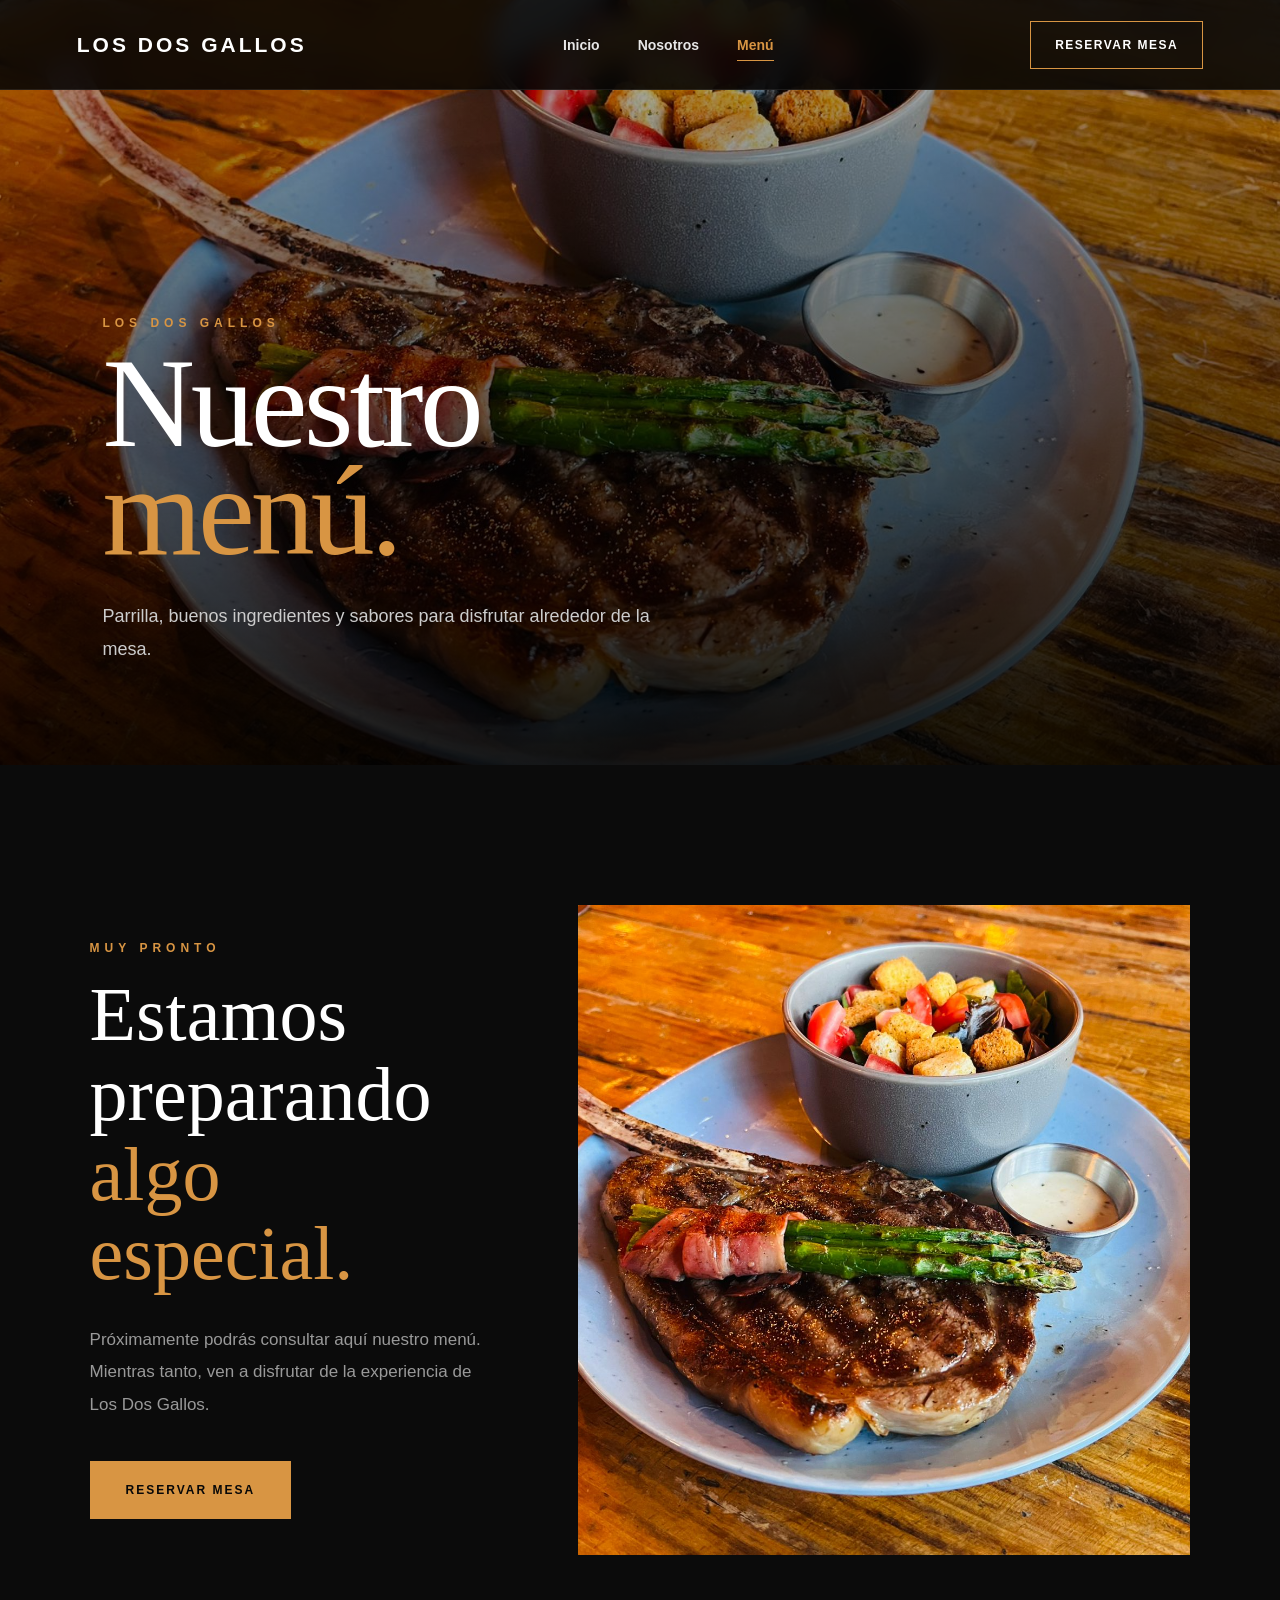
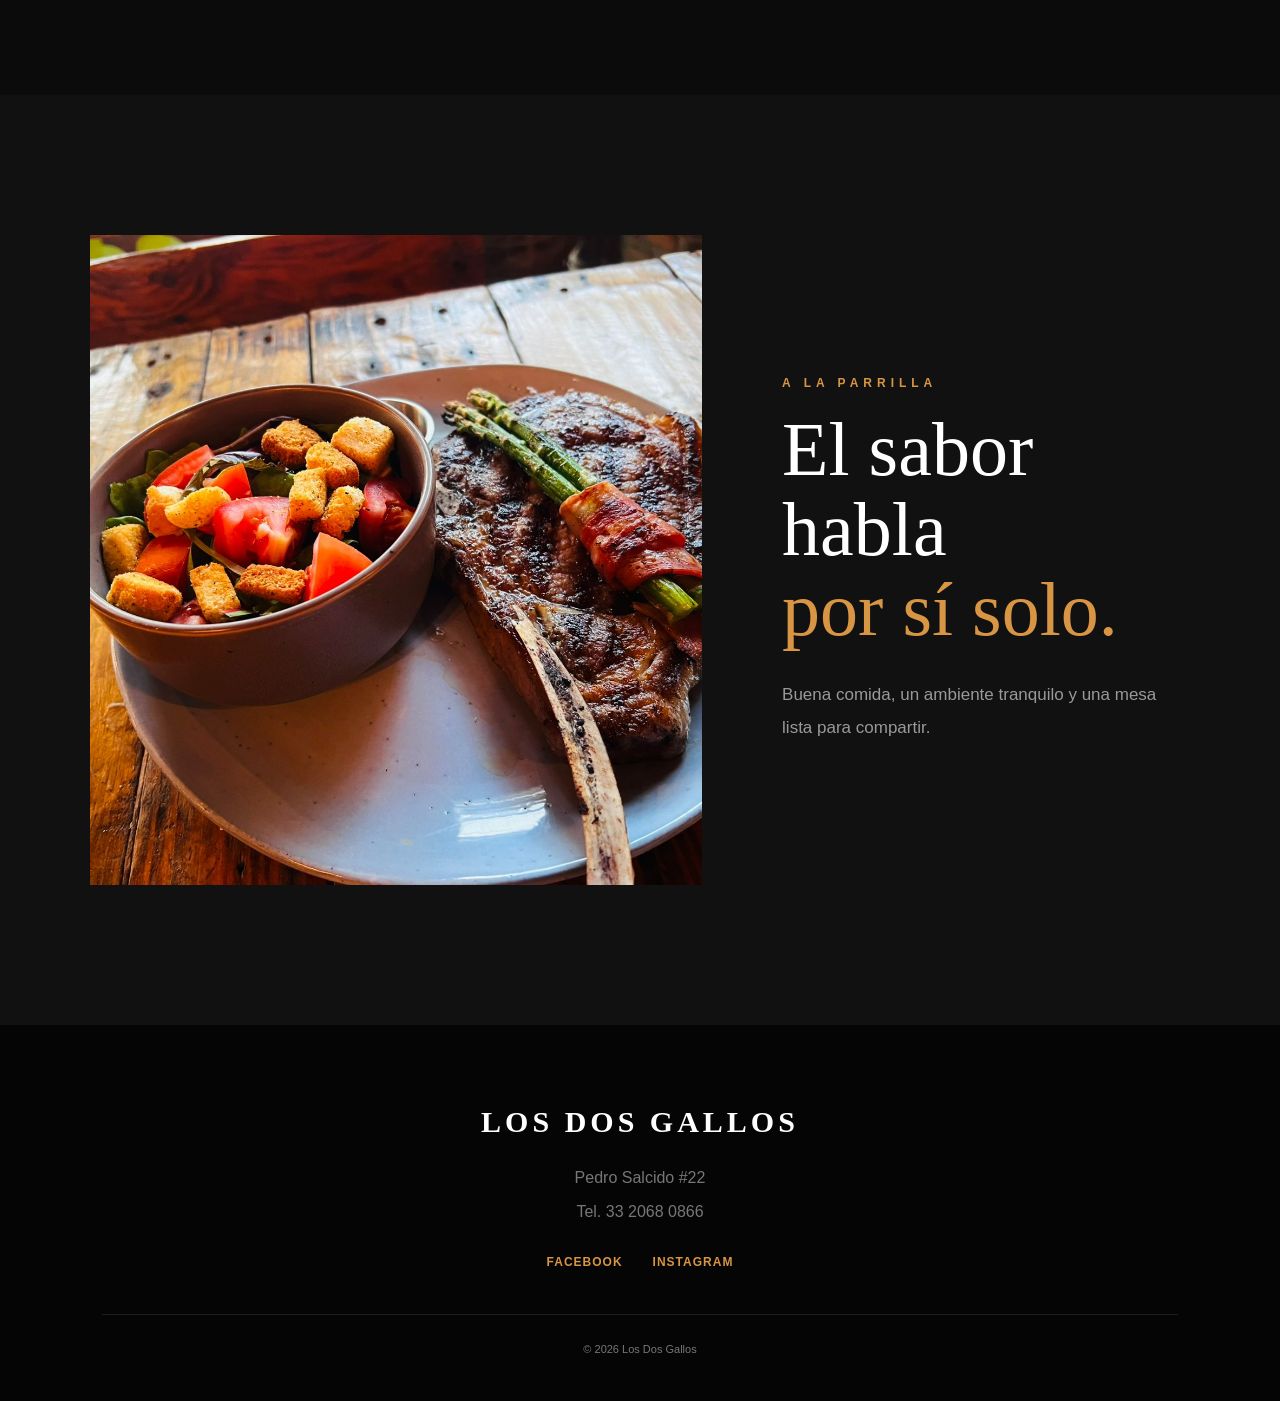
==== menu.html @ c198f04c "Cambios pagina" ====
<!DOCTYPE html>
<html lang="es">

<head>
    <meta charset="UTF-8">

    <meta
        name="viewport"
        content="width=device-width, initial-scale=1.0, viewport-fit=cover"
    >

    <title>Menú | Los Dos Gallos</title>

    <link rel="stylesheet" href="style.css?v=3">
</head>


<body>


    <!-- =========================
         HEADER
    ========================== -->

    <header class="header">

        <a href="index.html" class="logo">
            LOS DOS GALLOS
        </a>


        <nav class="navbar">

            <a href="index.html">
                Inicio
            </a>

            <a href="nosotros.html">
                Nosotros
            </a>

            <a href="menu.html" class="active">
                Menú
            </a>

        </nav>


        <a href="index.html#reserva" class="btn-reservar">
            Reservar mesa
        </a>

    </header>



    <!-- =========================
         PORTADA MENÚ
    ========================== -->

    <section class="menu-hero">

        <div class="menu-hero-fondo"></div>

        <div class="menu-hero-contenido reveal">

            <p class="section-label">
                LOS DOS GALLOS
            </p>

            <h1>
                Nuestro<br>
                <span>menú.</span>
            </h1>

            <p>
                Parrilla, buenos ingredientes y sabores
                para disfrutar alrededor de la mesa.
            </p>

        </div>

    </section>



    <!-- =========================
         MENÚ PRÓXIMAMENTE
    ========================== -->

    <section class="menu-proximamente">

        <div class="menu-proximamente-contenido reveal">

            <p class="section-label">
                MUY PRONTO
            </p>

            <h2>
                Estamos preparando<br>
                <span>algo especial.</span>
            </h2>

            <p>
                Próximamente podrás consultar aquí nuestro menú.
                Mientras tanto, ven a disfrutar de la experiencia
                de Los Dos Gallos.
            </p>

            <a href="index.html#reserva" class="hero-button">
                Reservar mesa
            </a>

        </div>


        <div class="menu-proximamente-imagen reveal-zoom">

            <img
                src="img/platillo-1.png"
                alt="Platillo de Los Dos Gallos"
            >

        </div>

    </section>



    <!-- =========================
         SEGUNDA FOTO
    ========================== -->

    <section class="menu-destacado">

        <div class="menu-destacado-imagen reveal-left">

            <img
                src="img/platillo-2.png"
                alt="Platillo de Los Dos Gallos"
                loading="lazy"
            >

        </div>


        <div class="menu-destacado-texto reveal">

            <p class="section-label">
                A LA PARRILLA
            </p>

            <h2>
                El sabor habla<br>
                <span>por sí solo.</span>
            </h2>

            <p>
                Buena comida, un ambiente tranquilo y una mesa
                lista para compartir.
            </p>

        </div>

    </section>



    <!-- =========================
         FOOTER
    ========================== -->

    <footer>

        <h3>LOS DOS GALLOS</h3>

        <p>Pedro Salcido #22</p>

        <p>Tel. 33 2068 0866</p>


        <div class="redes">

            <a href="#">
                Facebook
            </a>

            <a href="#">
                Instagram
            </a>

        </div>


        <p class="copyright">
            © 2026 Los Dos Gallos
        </p>

    </footer>



    <!-- =========================
         NAVEGACIÓN MÓVIL
    ========================== -->

    <nav class="mobile-nav">

        <a href="index.html">
            Inicio
        </a>

        <a href="nosotros.html">
            Nosotros
        </a>

        <a href="menu.html" class="active">
            Menú
        </a>

    </nav>


    <script src="script.js?v=3"></script>

</body>

</html>
---- style.css ----
/* =========================================================
   LOS DOS GALLOS
   STYLE.CSS
   Diseño responsive: iPhone, Android, tablet y computadora
========================================================= */


/* =========================================================
   RESET
========================================================= */

* {
    margin: 0;
    padding: 0;
    box-sizing: border-box;
}

html {
    scroll-behavior: smooth;
    scroll-padding-top: 90px;
}

body {
    width: 100%;
    min-height: 100%;

    background: #0b0b0b;
    color: #f5f0e8;

    font-family: Arial, Helvetica, sans-serif;

    overflow-x: hidden;

    -webkit-font-smoothing: antialiased;
}

a {
    color: inherit;
    text-decoration: none;
}

button,
input,
select,
textarea {
    font-family: inherit;
}


/* =========================================================
   HEADER
========================================================= */

.header {
    width: 100%;

    min-height: 90px;

    position: fixed;

    top: 0;
    left: 0;

    z-index: 1000;

    display: flex;
    align-items: center;
    justify-content: space-between;

    padding-left: 6%;
    padding-right: 6%;

    background: rgba(5, 5, 5, 0.88);

    backdrop-filter: blur(12px);
    -webkit-backdrop-filter: blur(12px);

    border-bottom: 1px solid rgba(255, 255, 255, 0.08);
}


/* =========================================================
   LOGO
========================================================= */

.logo {
    color: #ffffff;

    font-size: 21px;
    font-weight: 900;

    letter-spacing: 3px;

    white-space: nowrap;
}


/* =========================================================
   NAVEGACIÓN
========================================================= */

.navbar {
    display: flex;
    align-items: center;

    gap: 38px;
}

.navbar a {
    position: relative;

    color: #e7e7e7;

    font-size: 14px;
    font-weight: 600;

    transition: color 0.3s ease;
}

.navbar a::after {
    content: "";

    position: absolute;

    width: 0;
    height: 1px;

    bottom: -8px;
    left: 0;

    background: #d89543;

    transition: width 0.3s ease;
}

.navbar a:hover {
    color: #d89543;
}

.navbar a:hover::after {
    width: 100%;
}

.navbar a.active {
    color: #d89543;
}

.navbar a.active::after {
    width: 100%;
}


/* =========================================================
   BOTÓN HEADER
========================================================= */

.btn-reservar {
    display: inline-flex;

    align-items: center;
    justify-content: center;

    min-height: 48px;

    padding: 0 24px;

    border: 1px solid #d89543;

    color: #ffffff;

    font-size: 12px;
    font-weight: 800;

    letter-spacing: 1.5px;

    text-transform: uppercase;

    white-space: nowrap;

    transition:
        background 0.3s ease,
        color 0.3s ease,
        transform 0.3s ease;
}

.btn-reservar:hover {
    background: #d89543;

    color: #080808;

    transform: translateY(-2px);
}


/* =========================================================
   HERO / PORTADA
========================================================= */

.hero {
    width: 100%;

    min-height: 100vh;
    min-height: 100svh;

    position: relative;

    display: flex;
    align-items: center;

    padding:
        150px
        8%
        90px;

    background:
        linear-gradient(
            90deg,
            rgba(0, 0, 0, 0.96) 0%,
            rgba(0, 0, 0, 0.86) 38%,
            rgba(0, 0, 0, 0.58) 68%,
            rgba(0, 0, 0, 0.32) 100%
        ),
        url("img/portada.png");

    background-size: cover;

    background-position: center center;

    background-repeat: no-repeat;
}


/* Oscurecimiento inferior */

.hero::after {
    content: "";

    position: absolute;

    left: 0;
    bottom: 0;

    width: 100%;
    height: 220px;

    background:
        linear-gradient(
            transparent,
            #0b0b0b
        );

    pointer-events: none;
}


/* =========================================================
   CONTENIDO HERO
========================================================= */

.hero-content {
    position: relative;

    z-index: 2;

    width: 100%;
    max-width: 820px;
}

.hero-subtitle {
    color: #d89543;

    font-size: 13px;
    font-weight: 800;

    letter-spacing: 5px;

    line-height: 1.5;

    margin-bottom: 28px;
}

.hero h1 {
    color: #ffffff;

    font-family: Georgia, "Times New Roman", serif;

    font-size: clamp(72px, 10vw, 145px);

    font-weight: 400;

    line-height: 0.8;

    letter-spacing: -5px;

    margin-bottom: 38px;
}

.hero h1 span {
    color: #d89543;
}

.hero-text {
    max-width: 600px;

    color: #d0d0d0;

    font-size: 18px;

    line-height: 1.7;

    margin-bottom: 38px;
}


/* =========================================================
   BOTÓN HERO
========================================================= */

.hero-button {
    display: inline-flex;

    align-items: center;
    justify-content: center;

    min-height: 58px;

    padding: 0 36px;

    background: #d89543;

    color: #080808;

    font-size: 12px;
    font-weight: 900;

    letter-spacing: 2px;

    text-transform: uppercase;

    transition:
        background 0.3s ease,
        transform 0.3s ease;
}

.hero-button:hover {
    background: #ffffff;

    transform: translateY(-3px);
}


/* =========================================================
   TÍTULOS GENERALES
========================================================= */

.section-label {
    color: #d89543;

    font-size: 12px;
    font-weight: 800;

    letter-spacing: 5px;

    text-transform: uppercase;

    margin-bottom: 20px;
}

section h2 {
    color: #ffffff;

    font-family: Georgia, "Times New Roman", serif;

    font-size: clamp(42px, 6vw, 76px);

    font-weight: 400;

    line-height: 1.05;

    margin-bottom: 30px;
}


/* =========================================================
   SOBRE NOSOTROS
========================================================= */

.nosotros {
    width: 100%;

    display: grid;

    grid-template-columns: 1fr 1fr;

    background: #0b0b0b;

    overflow: hidden;
}


/* FOTO */

.nosotros-imagen {
    position: relative;

    min-height: 700px;

    overflow: hidden;
}

.nosotros-imagen::after {
    content: "";

    position: absolute;

    inset: 0;

    background:
        linear-gradient(
            90deg,
            rgba(0, 0, 0, 0.05),
            rgba(0, 0, 0, 0.35)
        );
}

.nosotros-imagen img {
    width: 100%;
    height: 100%;

    position: absolute;

    object-fit: cover;

    object-position: center;

    transition: transform 0.8s ease;
}

.nosotros-imagen:hover img {
    transform: scale(1.03);
}


/* CONTENIDO */

.nosotros-contenido {
    min-height: 700px;

    display: flex;

    flex-direction: column;

    justify-content: center;

    padding: 90px 10%;
}

.nosotros-contenido h2 {
    margin-bottom: 35px;
}

.nosotros-contenido h2 span {
    color: #d89543;
}

.nosotros-texto {
    max-width: 560px;

    color: #a9a9a9;

    font-size: 17px;

    line-height: 1.9;

    margin-bottom: 20px;
}


/* HORARIO PEQUEÑO */

.nosotros-detalle {
    display: flex;

    align-items: center;

    gap: 30px;

    margin-top: 35px;
}

.nosotros-detalle div:not(.linea) {
    display: flex;

    flex-direction: column;

    gap: 6px;
}

.nosotros-detalle strong {
    color: #ffffff;

    font-family: Georgia, "Times New Roman", serif;

    font-size: 25px;

    font-weight: 400;
}

.nosotros-detalle span {
    color: #777777;

    font-size: 10px;

    font-weight: bold;

    letter-spacing: 2px;

    text-transform: uppercase;
}

.nosotros-detalle .linea {
    width: 1px;

    height: 48px;

    background: #d89543;
}


/* =========================================================
   GALERÍA
========================================================= */

.galeria {
    width: 100%;

    padding: 120px 6%;

    background: #111111;

    text-align: center;
}

.galeria-grid {
    width: 100%;
    max-width: 1400px;

    margin: 60px auto 0;

    display: grid;

    grid-template-columns: repeat(2, minmax(0, 1fr));

    gap: 15px;
}

.foto {
    width: 100%;

    min-height: 430px;

    position: relative;

    display: flex;

    align-items: center;
    justify-content: center;

    overflow: hidden;

    background:
        linear-gradient(
            rgba(0, 0, 0, 0.2),
            rgba(0, 0, 0, 0.7)
        ),
        #242424;

    color: #8c8c8c;

    font-size: 14px;

    transition:
        transform 0.35s ease,
        background 0.35s ease;
}

.foto:hover {
    transform: scale(0.99);
}


/* =========================================================
   EXPERIENCIA / FOTOS INICIO
========================================================= */

.experiencia {
    width: 100%;

    padding: 130px 6%;

    background: #0b0b0b;

    overflow: hidden;
}


/* INTRO */

.experiencia-intro {
    max-width: 850px;

    margin: 0 auto 120px;

    text-align: center;
}

.experiencia-intro h2 span {
    color: #d89543;
}

.experiencia-intro > p:last-child {
    max-width: 620px;

    margin: 0 auto;

    color: #999999;

    font-size: 17px;

    line-height: 1.8;
}


/* CADA BLOQUE */

.experiencia-item {
    width: 100%;
    max-width: 1350px;

    margin: 0 auto 150px;

    display: grid;

    grid-template-columns: 1.3fr 0.7fr;

    align-items: center;

    gap: 80px;
}


/* ALTERNA FOTO Y TEXTO */

.experiencia-invertido {
    grid-template-columns: 0.7fr 1.3fr;
}

.experiencia-invertido .experiencia-foto {
    order: 2;
}

.experiencia-invertido .experiencia-texto {
    order: 1;
}


/* FOTOS */

.experiencia-foto {
    width: 100%;

    height: 620px;

    overflow: hidden;
}

.experiencia-foto img {
    width: 100%;
    height: 100%;

    display: block;

    object-fit: cover;

    transition: transform 1.2s ease;
}

.experiencia-foto:hover img {
    transform: scale(1.03);
}


/* TEXTO */

.experiencia-texto {
    max-width: 430px;
}

.experiencia-texto > span {
    display: block;

    color: #d89543;

    font-size: 11px;
    font-weight: 800;

    letter-spacing: 4px;

    margin-bottom: 25px;
}

.experiencia-texto h3 {
    color: #ffffff;

    font-family: Georgia, "Times New Roman", serif;

    font-size: clamp(38px, 4vw, 58px);

    font-weight: 400;

    line-height: 1.05;

    margin-bottom: 30px;
}

.experiencia-texto p {
    color: #999999;

    font-size: 16px;

    line-height: 1.9;
}


/* =========================================================
   ANIMACIONES AL HACER SCROLL
========================================================= */

.reveal {
    opacity: 0;

    transform: translateY(45px);

    transition:
        opacity 0.9s ease,
        transform 0.9s ease;
}

.reveal-left {
    opacity: 0;

    transform: translateX(-55px);

    transition:
        opacity 0.9s ease,
        transform 0.9s ease;
}

.reveal-right {
    opacity: 0;

    transform: translateX(55px);

    transition:
        opacity 0.9s ease,
        transform 0.9s ease;
}

.reveal-zoom {
    opacity: 0;

    transform: scale(0.94);

    transition:
        opacity 1s ease,
        transform 1s ease;
}


/* CUANDO ENTRAN A PANTALLA */

.reveal.visible,
.reveal-left.visible,
.reveal-right.visible,
.reveal-zoom.visible {
    opacity: 1;

    transform: translate(0, 0) scale(1);
}

/* =========================================================
   HORARIO
========================================================= */

.horario {
    width: 100%;

    padding: 150px 8%;

    text-align: center;

    background:
        linear-gradient(
            rgba(0, 0, 0, 0.72),
            rgba(0, 0, 0, 0.92)
        ),
        #161616;
}

.horario-grande {
    color: #d89543;

    font-family: Georgia, "Times New Roman", serif;

    font-size: clamp(32px, 5vw, 60px);

    line-height: 1.25;
}


/* =========================================================
   UBICACIÓN
========================================================= */

.ubicacion {
    width: 100%;

    min-height: 550px;

    display: flex;

    flex-direction: column;

    align-items: center;
    justify-content: center;

    padding: 110px 8%;

    text-align: center;

    background: #0c0c0c;
}

.ubicacion > p:not(.section-label) {
    color: #aaaaaa;

    font-size: 18px;

    line-height: 1.7;

    margin-bottom: 35px;
}

.btn-mapa {
    display: inline-flex;

    align-items: center;
    justify-content: center;

    min-height: 54px;

    padding: 0 32px;

    border: 1px solid #d89543;

    color: #ffffff;

    font-size: 12px;
    font-weight: 800;

    letter-spacing: 2px;

    text-transform: uppercase;

    transition:
        background 0.3s ease,
        color 0.3s ease,
        transform 0.3s ease;
}

.btn-mapa:hover {
    background: #d89543;

    color: #000000;

    transform: translateY(-2px);
}


/* =========================================================
   RESERVACIÓN
========================================================= */

.reserva {
    width: 100%;

    min-height: 560px;

    display: flex;

    flex-direction: column;

    align-items: center;
    justify-content: center;

    padding: 110px 8%;

    text-align: center;

    background: #151515;
}

.reserva > p:not(.section-label) {
    color: #aaaaaa;

    font-size: 18px;

    line-height: 1.7;

    margin-bottom: 35px;
}

.btn-reserva-grande {
    min-height: 58px;

    padding: 0 40px;

    border: 0;

    background: #d89543;

    color: #080808;

    cursor: pointer;

    font-size: 12px;
    font-weight: 900;

    letter-spacing: 2px;

    text-transform: uppercase;

    transition:
        background 0.3s ease,
        transform 0.3s ease;
}

.btn-reserva-grande:hover {
    background: #ffffff;

    transform: translateY(-3px);
}


/* =========================================================
   FOOTER
========================================================= */

footer {
    width: 100%;

    padding:
        80px
        8%
        35px;

    background: #050505;

    color: #777777;

    text-align: center;
}

footer h3 {
    color: #ffffff;

    font-family: Georgia, "Times New Roman", serif;

    font-size: 30px;

    letter-spacing: 4px;

    margin-bottom: 25px;
}

footer p {
    line-height: 1.7;

    margin-bottom: 7px;
}

.redes {
    display: flex;

    align-items: center;
    justify-content: center;

    gap: 30px;

    margin: 30px 0;
}

.redes a {
    color: #d89543;

    font-size: 12px;
    font-weight: 800;

    letter-spacing: 1px;

    text-transform: uppercase;

    transition: color 0.3s ease;
}

.redes a:hover {
    color: #ffffff;
}

.copyright {
    margin-top: 45px;

    padding-top: 25px;

    border-top: 1px solid #1d1d1d;

    font-size: 11px;
}

/* =========================================================
   NAVEGACIÓN INFERIOR MÓVIL
========================================================= */

.mobile-nav {
    display: none;
}


/* =========================================================
   PÁGINA NOSOTROS
========================================================= */


/* PORTADA */

.nosotros-hero {
    position: relative;

    width: 100%;
    min-height: 85vh;
    min-height: 85svh;

    display: flex;
    align-items: flex-end;

    padding: 150px 8% 100px;

    overflow: hidden;
}


.nosotros-hero-fondo {
    position: absolute;

    inset: 0;

    background:
        linear-gradient(
            180deg,
            rgba(0, 0, 0, 0.25),
            rgba(0, 0, 0, 0.85)
        ),
        url("img/jardin.png");

    background-size: cover;
    background-position: center;

    transform: scale(1.02);
}


.nosotros-hero-contenido {
    position: relative;

    z-index: 2;

    max-width: 900px;
}


.nosotros-hero h1 {
    color: #ffffff;

    font-family: Georgia, "Times New Roman", serif;

    font-size: clamp(70px, 10vw, 140px);

    font-weight: 400;

    line-height: 0.84;

    letter-spacing: -4px;

    margin-bottom: 35px;
}


.nosotros-hero h1 span {
    color: #d89543;
}


.nosotros-hero-contenido > p:last-child {
    max-width: 600px;

    color: #cccccc;

    font-size: 18px;

    line-height: 1.8;
}


/* =========================================================
   JARDÍN / HISTORIA
========================================================= */

.historia-jardin {
    width: 100%;

    display: grid;

    grid-template-columns: 0.75fr 1.25fr;

    align-items: center;

    gap: 70px;

    padding: 140px 7%;

    background: #111111;
}


.historia-jardin-texto {
    max-width: 500px;
}


.historia-jardin-texto h2 span {
    color: #d89543;
}


.historia-jardin-texto > p:last-child {
    color: #999999;

    font-size: 17px;

    line-height: 1.9;
}


.historia-jardin-imagen {
    width: 100%;

    height: 650px;

    overflow: hidden;
}


.historia-jardin-imagen img {
    width: 100%;
    height: 100%;

    display: block;

    object-fit: cover;

    transition: transform 1s ease;
}


.historia-jardin-imagen:hover img {
    transform: scale(1.03);
}


/* =========================================================
   FRASE FINAL NOSOTROS
========================================================= */

.frase-nosotros {
    min-height: 650px;

    display: flex;

    flex-direction: column;

    align-items: center;
    justify-content: center;

    text-align: center;

    padding: 120px 7%;

    background: #080808;
}


.frase-nosotros h2 {
    font-size: clamp(50px, 7vw, 90px);

    line-height: 1.05;

    margin-bottom: 50px;
}


.frase-nosotros h2 span {
    color: #d89543;
}


/* =========================================================
   PÁGINA MENÚ
========================================================= */


/* PORTADA */

.menu-hero {
    position: relative;

    width: 100%;
    min-height: 85vh;
    min-height: 85svh;

    display: flex;
    align-items: flex-end;

    padding: 150px 8% 100px;

    overflow: hidden;
}


.menu-hero-fondo {
    position: absolute;

    inset: 0;

    background:
        linear-gradient(
            180deg,
            rgba(0, 0, 0, 0.25),
            rgba(0, 0, 0, 0.9)
        ),
        url("img/platillo-1.png");

    background-size: cover;

    background-position: center;

    transform: scale(1.02);
}


.menu-hero-contenido {
    position: relative;

    z-index: 2;

    max-width: 900px;
}


.menu-hero h1 {
    color: #ffffff;

    font-family: Georgia, "Times New Roman", serif;

    font-size: clamp(70px, 10vw, 140px);

    font-weight: 400;

    line-height: 0.84;

    letter-spacing: -4px;

    margin-bottom: 35px;
}


.menu-hero h1 span {
    color: #d89543;
}


.menu-hero-contenido > p:last-child {
    max-width: 580px;

    color: #cccccc;

    font-size: 18px;

    line-height: 1.8;
}


/* =========================================================
   MENÚ PRÓXIMAMENTE
========================================================= */

.menu-proximamente {
    width: 100%;

    display: grid;

    grid-template-columns: 0.8fr 1.2fr;

    align-items: center;

    gap: 80px;

    padding: 140px 7%;

    background: #0b0b0b;
}


.menu-proximamente-contenido {
    max-width: 520px;
}


.menu-proximamente-contenido h2 span {
    color: #d89543;
}


.menu-proximamente-contenido > p:not(.section-label) {
    color: #999999;

    font-size: 17px;

    line-height: 1.9;

    margin-bottom: 40px;
}


.menu-proximamente-imagen {
    width: 100%;

    height: 650px;

    overflow: hidden;
}


.menu-proximamente-imagen img {
    width: 100%;
    height: 100%;

    display: block;

    object-fit: cover;

    transition: transform 1s ease;
}


.menu-proximamente-imagen:hover img {
    transform: scale(1.03);
}


/* =========================================================
   DESTACADO MENÚ
========================================================= */

.menu-destacado {
    width: 100%;

    display: grid;

    grid-template-columns: 1.2fr 0.8fr;

    align-items: center;

    gap: 80px;

    padding: 140px 7%;

    background: #111111;
}


.menu-destacado-imagen {
    height: 650px;

    overflow: hidden;
}


.menu-destacado-imagen img {
    width: 100%;
    height: 100%;

    display: block;

    object-fit: cover;
}


.menu-destacado-texto {
    max-width: 500px;
}


.menu-destacado-texto h2 span {
    color: #d89543;
}


.menu-destacado-texto > p:last-child {
    color: #999999;

    font-size: 17px;

    line-height: 1.9;
}

/* =========================================================
   TABLET
========================================================= */

@media (max-width: 1000px) {

    .header {
        padding-left: 4%;
        padding-right: 4%;
    }

    .navbar {
        gap: 22px;
    }

    .hero {
        padding-left: 6%;
        padding-right: 6%;
    }
}


/* =========================================================
   IPHONE Y ANDROID
========================================================= */

@media (max-width: 768px) {

    html {
        scroll-padding-top: 78px;
    }


    /* -------------------------
       HEADER MÓVIL
    ------------------------- */

    .header {
        min-height: calc(72px + env(safe-area-inset-top));

        padding-top: env(safe-area-inset-top);

        padding-left: 18px;
        padding-right: 18px;

        background: rgba(5, 5, 5, 0.94);
    }

    .logo {
        font-size: 14px;

        letter-spacing: 2px;
    }

    .navbar {
        display: none;
    }

    .btn-reservar {
        min-height: 42px;

        padding: 0 13px;

        font-size: 9px;

        letter-spacing: 1px;
    }

    /* -------------------------
   PÁGINA MENÚ MÓVIL
------------------------- */

.menu-hero {
    min-height: 80vh;
    min-height: 80svh;

    padding:
        calc(120px + env(safe-area-inset-top))
        22px
        65px;

    align-items: flex-end;
}


.menu-hero-fondo {
    background:
        linear-gradient(
            180deg,
            rgba(0, 0, 0, 0.28),
            rgba(0, 0, 0, 0.9)
        ),
        url("img/platillo-1.png");

    background-size: cover;

    background-position: center;
}


.menu-hero h1 {
    font-size: clamp(57px, 18vw, 78px);

    line-height: 0.85;

    letter-spacing: -2px;

    margin-bottom: 27px;
}


.menu-hero-contenido > p:last-child {
    font-size: 15px;

    line-height: 1.7;
}


/* PRÓXIMAMENTE */

.menu-proximamente {
    grid-template-columns: 1fr;

    gap: 50px;

    padding: 90px 16px;
}


.menu-proximamente-contenido {
    order: 2;

    padding: 0 7px;
}


.menu-proximamente-imagen {
    order: 1;

    height: 430px;
}


.menu-proximamente-contenido > p:not(.section-label) {
    font-size: 15px;

    line-height: 1.8;
}


/* DESTACADO */

.menu-destacado {
    grid-template-columns: 1fr;

    gap: 45px;

    padding: 90px 16px;
}


.menu-destacado-imagen {
    height: 430px;
}


.menu-destacado-texto {
    padding: 0 7px;
}


.menu-destacado-texto > p:last-child {
    font-size: 15px;

    line-height: 1.8;
}


    /* -------------------------
   PÁGINA NOSOTROS MÓVIL
------------------------- */

.nosotros-hero {
    min-height: 80vh;
    min-height: 80svh;

    padding:
        calc(120px + env(safe-area-inset-top))
        22px
        65px;

    align-items: flex-end;
}


.nosotros-hero-fondo {
    background:
        linear-gradient(
            180deg,
            rgba(0, 0, 0, 0.28),
            rgba(0, 0, 0, 0.88)
        ),
        url("img/jardin.png");

    background-size: cover;

    background-position: center;
}


.nosotros-hero h1 {
    font-size: clamp(57px, 18vw, 78px);

    line-height: 0.85;

    letter-spacing: -2px;

    margin-bottom: 27px;
}


.nosotros-hero-contenido > p:last-child {
    font-size: 15px;

    line-height: 1.7;
}


/* JARDÍN */

.historia-jardin {
    grid-template-columns: 1fr;

    gap: 45px;

    padding: 90px 16px;
}


.historia-jardin-texto {
    order: 2;

    padding: 0 7px;
}


.historia-jardin-imagen {
    order: 1;

    height: 430px;
}


.historia-jardin-texto > p:last-child {
    font-size: 15px;

    line-height: 1.8;
}


/* FRASE FINAL */

.frase-nosotros {
    min-height: 580px;

    padding: 100px 22px;
}


.frase-nosotros h2 {
    font-size: clamp(42px, 12vw, 56px);

    margin-bottom: 40px;
}

    /* -------------------------
   NAVEGACIÓN INFERIOR
------------------------- */

.mobile-nav {
    position: fixed;

    left: 0;
    bottom: 0;

    z-index: 2000;

    width: 100%;

    min-height: 64px;

    display: grid;

    grid-template-columns: repeat(3, 1fr);

    padding-bottom: env(safe-area-inset-bottom);

    background: rgba(5, 5, 5, 0.96);

    backdrop-filter: blur(12px);
    -webkit-backdrop-filter: blur(12px);

    border-top: 1px solid rgba(255, 255, 255, 0.1);
}

.mobile-nav a {
    min-height: 64px;

    display: flex;

    align-items: center;
    justify-content: center;

    color: #888888;

    font-size: 10px;
    font-weight: 800;

    letter-spacing: 1.5px;

    text-transform: uppercase;

    transition: color 0.3s ease;
}

.mobile-nav a.active {
    color: #d89543;
}

.mobile-nav a:active {
    color: #ffffff;
}


/* Evita que la barra tape el final de la página */

body {
    padding-bottom: calc(64px + env(safe-area-inset-bottom));
}

    /* -------------------------
   EXPERIENCIA MÓVIL
------------------------- */

.experiencia {
    padding: 95px 16px;
}

.experiencia-intro {
    margin-bottom: 75px;

    padding: 0 6px;
}

.experiencia-intro > p:last-child {
    font-size: 15px;

    line-height: 1.75;
}

.experiencia-item,
.experiencia-invertido {
    grid-template-columns: 1fr;

    gap: 35px;

    margin-bottom: 75px;
}


/* En teléfono siempre va:
   FOTO
   TEXTO
*/

.experiencia-invertido .experiencia-foto,
.experiencia-foto {
    order: 1;
}

.experiencia-invertido .experiencia-texto,
.experiencia-texto {
    order: 2;
}

.experiencia-foto {
    height: 430px;
}

.experiencia-texto {
    max-width: 100%;

    padding: 0 7px;
}

.experiencia-texto > span {
    margin-bottom: 18px;
}

.experiencia-texto h3 {
    font-size: clamp(37px, 11vw, 50px);

    margin-bottom: 22px;
}

.experiencia-texto p {
    font-size: 15px;

    line-height: 1.8;
}


/* Animaciones más cortas en celular */

.reveal {
    transform: translateY(30px);
}

.reveal-left {
    transform: translateX(-30px);
}

.reveal-right {
    transform: translateX(30px);
}

    /* -------------------------
       HERO MÓVIL
    ------------------------- */

    .hero {
        min-height: 100vh;
        min-height: 100svh;

        padding:
            calc(105px + env(safe-area-inset-top))
            22px
            70px;

        align-items: center;

        background:
            linear-gradient(
                180deg,
                rgba(0, 0, 0, 0.63) 0%,
                rgba(0, 0, 0, 0.65) 45%,
                rgba(0, 0, 0, 0.94) 100%
            ),
            url("img/portada.png");

        background-size: cover;

        background-position: center center;
    }

    .hero::after {
        height: 130px;
    }

    .hero-content {
        width: 100%;

        max-width: none;
    }

    .hero-subtitle {
        max-width: 340px;

        font-size: 9px;

        letter-spacing: 3px;

        line-height: 1.7;

        margin-bottom: 22px;
    }

    .hero h1 {
        font-size: clamp(56px, 18vw, 82px);

        line-height: 0.84;

        letter-spacing: -3px;

        margin-bottom: 28px;

        word-break: normal;
    }

    .hero-text {
        max-width: 340px;

        color: #d7d7d7;

        font-size: 15px;

        line-height: 1.65;

        margin-bottom: 30px;
    }

    .hero-button {
        min-height: 52px;

        padding: 0 26px;

        font-size: 10px;

        letter-spacing: 1.5px;
    }


    /* -------------------------
       TEXTOS
    ------------------------- */

    section h2 {
        font-size: clamp(39px, 11vw, 56px);

        line-height: 1.05;

        margin-bottom: 25px;
    }

    .section-label {
        font-size: 9px;

        letter-spacing: 3px;

        line-height: 1.6;
    }


    /* -------------------------
   NOSOTROS MÓVIL
------------------------- */

.nosotros {
    grid-template-columns: 1fr;
}

.nosotros-imagen {
    min-height: 420px;

    order: 1;
}

.nosotros-imagen img {
    object-position: center;
}

.nosotros-contenido {
    min-height: auto;

    order: 2;

    padding: 75px 22px 90px;
}

.nosotros-contenido h2 {
    font-size: clamp(43px, 13vw, 60px);

    margin-bottom: 28px;
}

.nosotros-texto {
    max-width: 100%;

    font-size: 15px;

    line-height: 1.8;

    margin-bottom: 18px;
}

.nosotros-detalle {
    gap: 22px;

    margin-top: 30px;
}

.nosotros-detalle strong {
    font-size: 22px;
}

.nosotros-detalle .linea {
    height: 42px;
}


    /* -------------------------
       GALERÍA
    ------------------------- */

    .galeria {
        padding: 90px 16px;
    }

    .galeria-grid {
        grid-template-columns: 1fr;

        gap: 10px;

        margin-top: 40px;
    }

    .foto {
        min-height: 300px;
    }


    /* -------------------------
       HORARIO
    ------------------------- */

    .horario {
        padding: 100px 22px;
    }

    .horario-grande {
        font-size: clamp(28px, 9vw, 38px);

        line-height: 1.35;
    }


    /* -------------------------
       UBICACIÓN
    ------------------------- */

    .ubicacion {
        min-height: auto;

        padding: 95px 22px;
    }

    .ubicacion > p:not(.section-label) {
        font-size: 15px;

        margin-bottom: 30px;
    }

    .btn-mapa {
        width: 100%;

        max-width: 340px;

        min-height: 54px;

        padding: 0 20px;

        font-size: 10px;
    }


    /* -------------------------
       RESERVACIÓN
    ------------------------- */

    .reserva {
        min-height: auto;

        padding: 95px 22px;
    }

    .reserva > p:not(.section-label) {
        font-size: 15px;

        margin-bottom: 30px;
    }

    .btn-reserva-grande {
        width: 100%;

        max-width: 340px;

        min-height: 56px;

        padding: 0 20px;

        font-size: 10px;
    }


    /* -------------------------
       FOOTER
    ------------------------- */

    footer {
        padding:
            70px
            22px
            calc(30px + env(safe-area-inset-bottom));
    }

    footer h3 {
        font-size: 24px;

        letter-spacing: 3px;
    }

    footer p {
        font-size: 13px;
    }

    .redes {
        gap: 22px;

        flex-wrap: wrap;
    }

}


/* =========================================================
   ANIMACIONES AL HACER SCROLL
========================================================= */

.reveal {
    opacity: 0;

    transform: translateY(60px);

    transition:
        opacity 0.9s ease,
        transform 0.9s ease;
}

.reveal.visible {
    opacity: 1;

    transform: translateY(0);
}


/* Entrada desde izquierda */

.reveal-left {
    opacity: 0;

    transform: translateX(-60px);

    transition:
        opacity 0.9s ease,
        transform 0.9s ease;
}

.reveal-left.visible {
    opacity: 1;

    transform: translateX(0);
}


/* Entrada desde derecha */

.reveal-right {
    opacity: 0;

    transform: translateX(60px);

    transition:
        opacity 0.9s ease,
        transform 0.9s ease;
}

.reveal-right.visible {
    opacity: 1;

    transform: translateX(0);
}


/* Aparición con zoom suave */

.reveal-zoom {
    opacity: 0;

    transform: scale(0.92);

    transition:
        opacity 1s ease,
        transform 1s ease;
}

.reveal-zoom.visible {
    opacity: 1;

    transform: scale(1);
}



/* =========================================================
   CELULARES PEQUEÑOS
   iPhone SE y Android pequeños
========================================================= */

@media (max-width: 380px) {

    .header {
        padding-left: 13px;
        padding-right: 13px;
    }

    .logo {
        font-size: 12px;

        letter-spacing: 1.5px;
    }

    .btn-reservar {
        min-height: 39px;

        padding: 0 10px;

        font-size: 8px;
    }

    .hero {
        padding-left: 18px;
        padding-right: 18px;
    }

    .hero-subtitle {
        font-size: 8px;

        letter-spacing: 2.5px;
    }

    .hero h1 {
        font-size: 55px;

        letter-spacing: -2px;
    }

    .hero-text {
        font-size: 14px;
    }

    .hero-button {
        min-height: 50px;

        padding: 0 22px;
    }

    .nosotros,
    .horario,
    .ubicacion,
    .reserva {
        padding-left: 18px;
        padding-right: 18px;
    }
}


/* =========================================================
   PANTALLAS MUY GRANDES
========================================================= */

@media (min-width: 1600px) {

    .hero-content {
        max-width: 900px;
    }

    .hero {
        padding-left: 8%;
    }
}
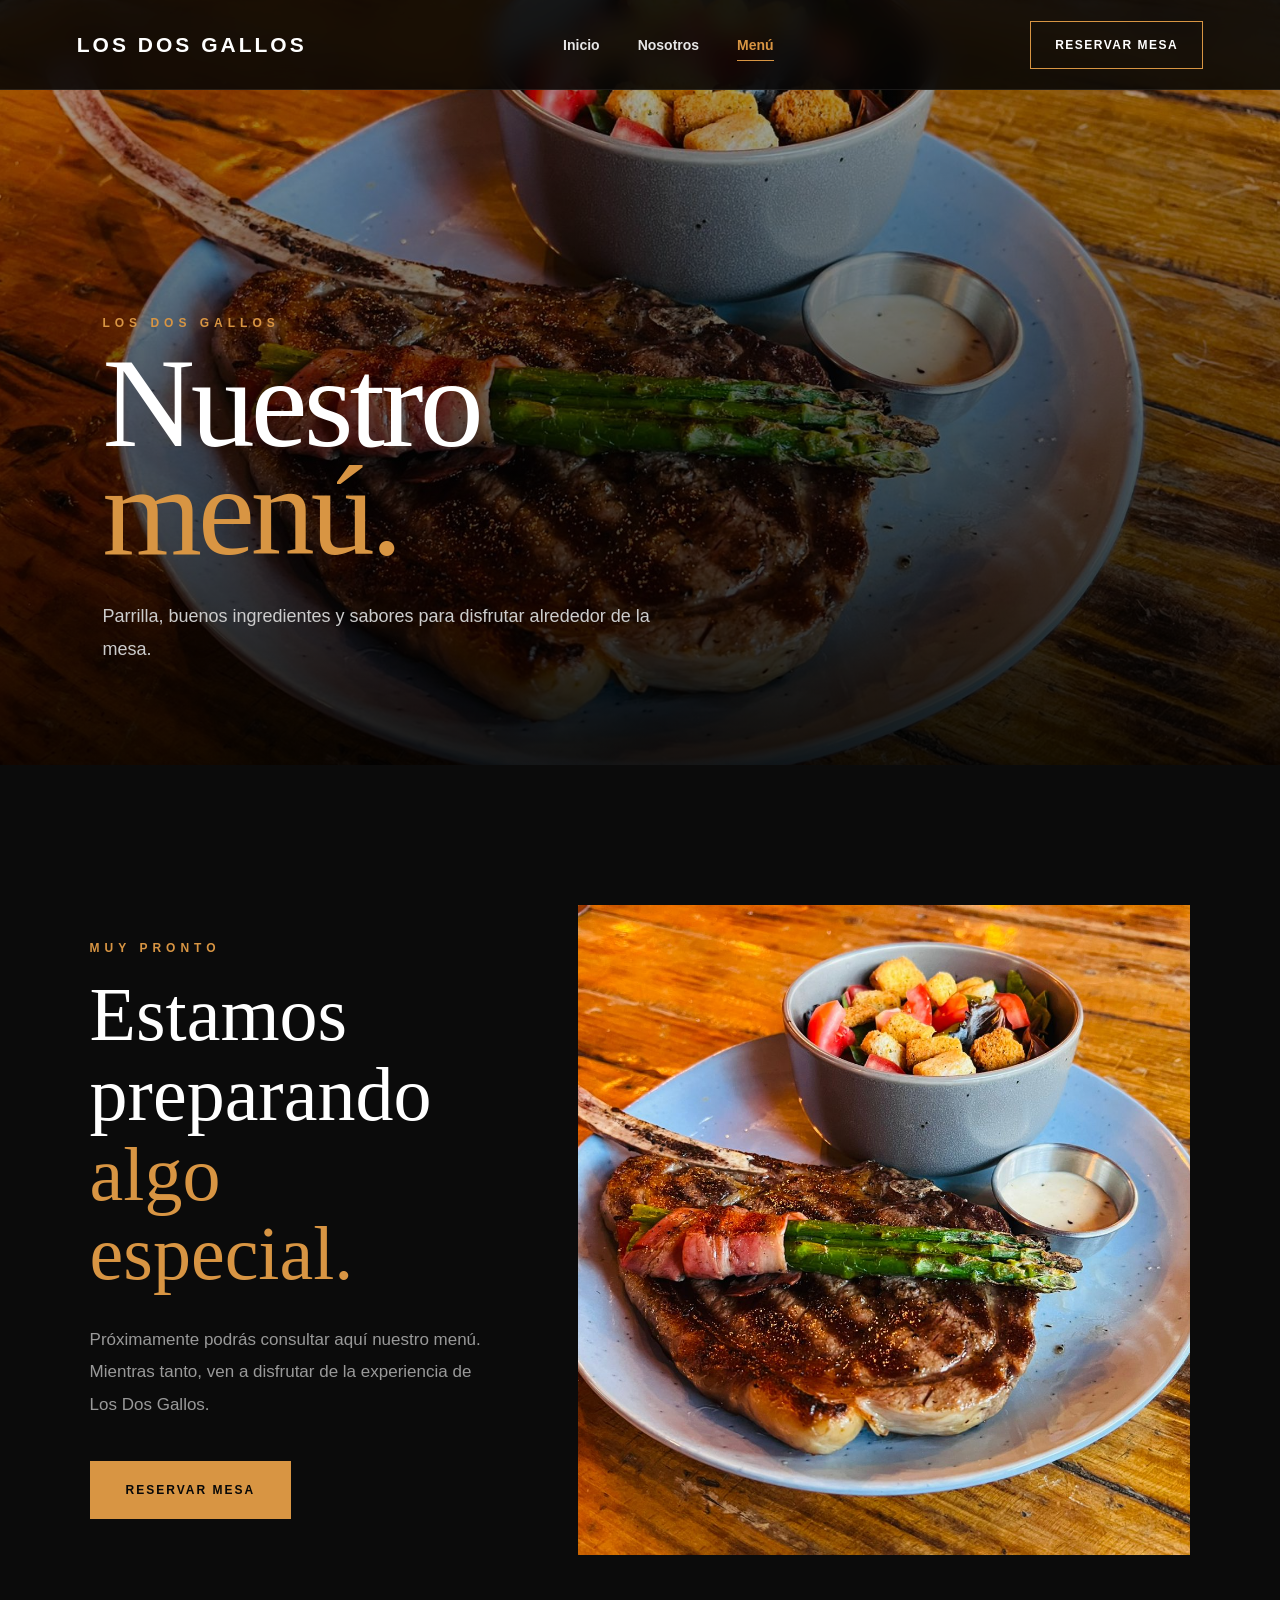
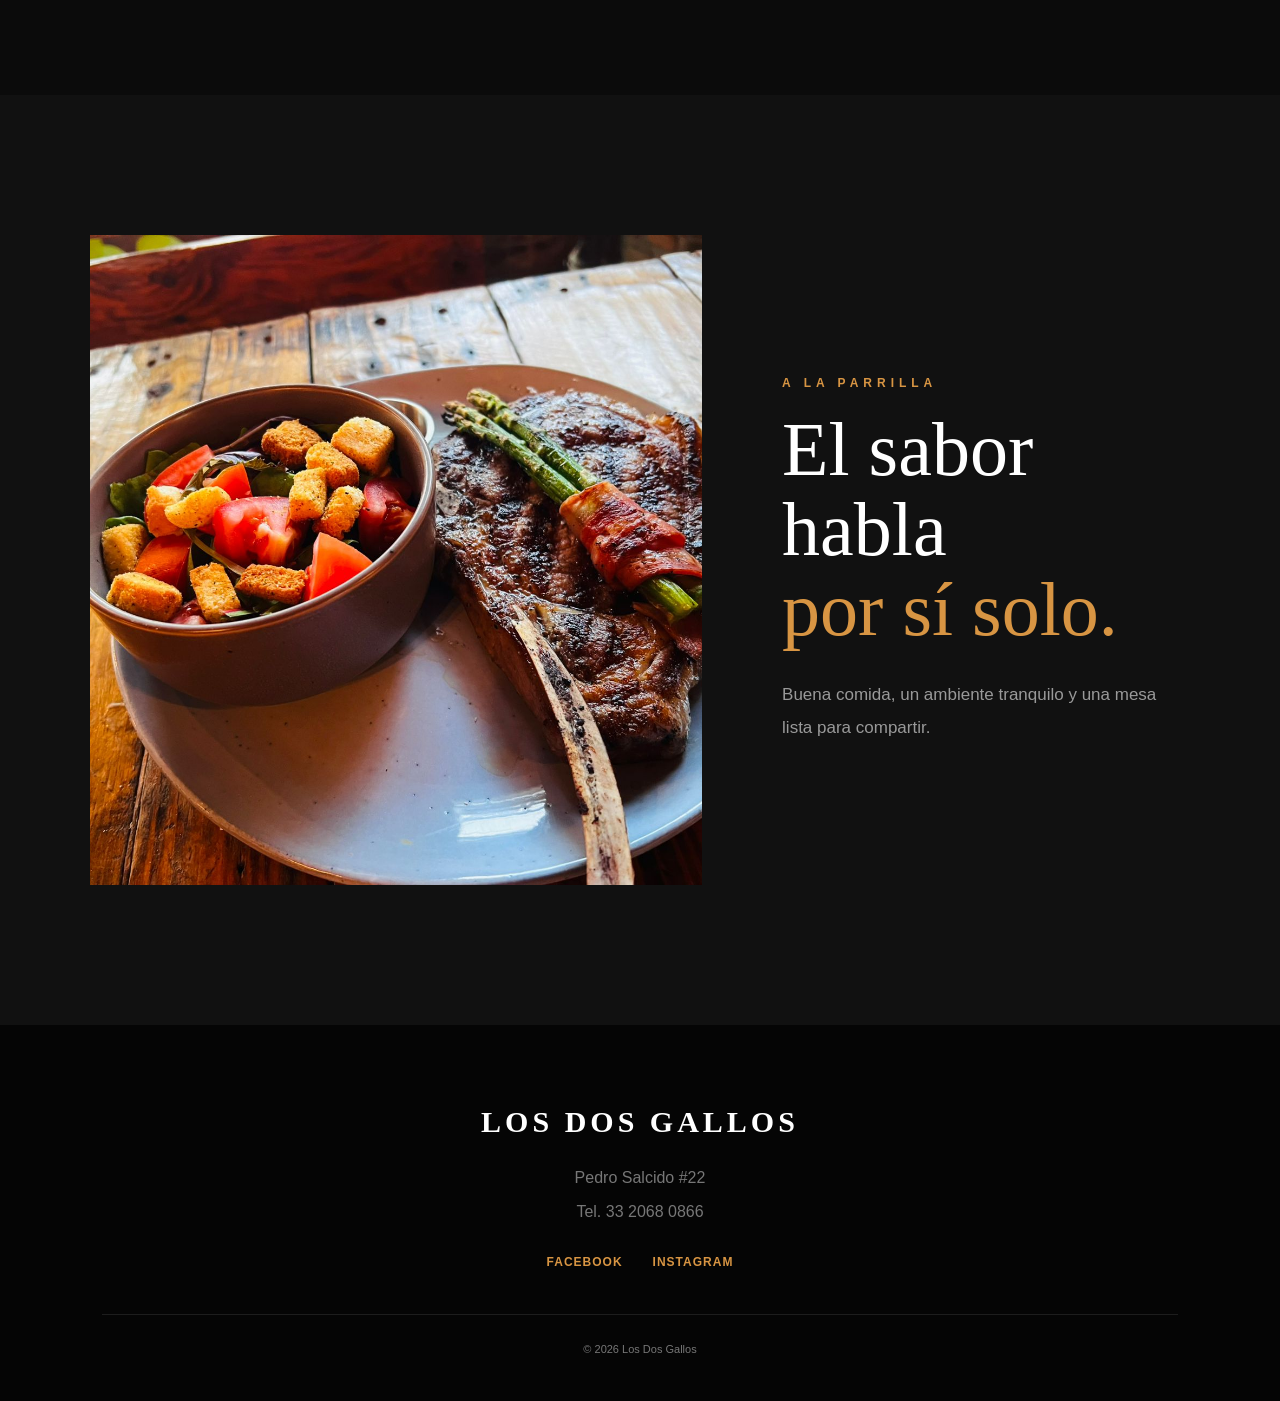
==== commit 9cbb1b46: "Cambios pagina" ====
--- a/menu.html
+++ b/menu.html
@@ -176,20 +176,32 @@
 
         <p>Pedro Salcido #22</p>
 
-        <p>Tel. 33 2068 0866</p>
+        <p>
+    <a href="tel:+523320680866">
+        Tel. 33 2068 0866
+    </a>
+</p>
 
 
         <div class="redes">
 
-            <a href="#">
-                Facebook
-            </a>
-
-            <a href="#">
-                Instagram
-            </a>
-
-        </div>
+    <a
+        href="https://www.facebook.com/share/1J2gNFium3/"
+        target="_blank"
+        rel="noopener noreferrer"
+    >
+        Facebook
+    </a>
+
+    <a
+        href="https://www.instagram.com/los.2.gallos?igsi=MWl1N3hsdjZ6Z2UxNQ=="
+        target="_blank"
+        rel="noopener noreferrer"
+    >
+        Instagram
+    </a>
+
+</div>
 
 
         <p class="copyright">
@@ -206,19 +218,30 @@
 
     <nav class="mobile-nav">
 
-        <a href="index.html">
-            Inicio
-        </a>
-
-        <a href="nosotros.html">
-            Nosotros
-        </a>
-
-        <a href="menu.html" class="active">
-            Menú
-        </a>
-
-    </nav>
+    <a href="index.html" 
+        <svg viewBox="0 0 24 24" aria-hidden="true">
+            <path d="M3 11.5L12 4l9 7.5v8a1 1 0 0 1-1 1h-5v-6H9v6H4a1 1 0 0 1-1-1z"/>
+        </svg>
+        <span>Inicio</span>
+    </a>
+
+    <a href="nosotros.html" 
+        <svg viewBox="0 0 24 24" aria-hidden="true">
+            <circle cx="12" cy="8" r="4"/>
+            <path d="M4 20c0-4 3.6-7 8-7s8 3 8 7"/>
+        </svg>
+        <span>Nosotros</span>
+    </a>
+
+    <a href="menu.html" class="active">
+        <svg viewBox="0 0 24 24" aria-hidden="true">
+            <path d="M5 4h14v16H5z"/>
+            <path d="M8 8h8M8 12h8M8 16h5"/>
+        </svg>
+        <span>Menú</span>
+    </a>
+
+</nav>
 
 
     <script src="script.js?v=3"></script>
--- a/style.css
+++ b/style.css
@@ -46,6 +46,60 @@
     font-family: inherit;
 }
 
+
+/* =========================================================
+   HEADER AL HACER SCROLL
+========================================================= */
+
+.header {
+    transition:
+        min-height 0.3s ease,
+        background 0.3s ease,
+        box-shadow 0.3s ease,
+        padding 0.3s ease;
+}
+
+
+.header.header-scroll {
+    min-height: 70px;
+
+    background: rgba(5, 5, 5, 0.97);
+
+    box-shadow:
+        0 8px 30px rgba(0, 0, 0, 0.35);
+}
+
+
+.logo {
+    transition:
+        font-size 0.3s ease,
+        letter-spacing 0.3s ease;
+}
+
+
+.header.header-scroll .logo {
+    font-size: 18px;
+
+    letter-spacing: 2px;
+}
+
+
+.btn-reservar {
+    transition:
+        min-height 0.3s ease,
+        padding 0.3s ease,
+        background 0.3s ease,
+        color 0.3s ease,
+        transform 0.3s ease;
+}
+
+
+.header.header-scroll .btn-reservar {
+    min-height: 42px;
+
+    padding-left: 19px;
+    padding-right: 19px;
+}
 
 /* =========================================================
    HEADER
@@ -825,67 +879,124 @@
 .ubicacion {
     width: 100%;
 
-    min-height: 550px;
+    min-height: 650px;
 
     display: flex;
-
-    flex-direction: column;
-
     align-items: center;
     justify-content: center;
 
-    padding: 110px 8%;
+    padding: 120px 8%;
 
     text-align: center;
 
-    background: #0c0c0c;
-}
-
-.ubicacion > p:not(.section-label) {
-    color: #aaaaaa;
-
-    font-size: 18px;
-
-    line-height: 1.7;
-
-    margin-bottom: 35px;
-}
-
-.btn-mapa {
-    display: inline-flex;
+    background:
+        radial-gradient(
+            circle at center,
+            rgba(216, 149, 67, 0.08),
+            transparent 55%
+        ),
+        #0c0c0c;
+}
+
+
+.ubicacion-contenido {
+    width: 100%;
+    max-width: 800px;
+}
+
+
+.ubicacion h2 span {
+    color: #d89543;
+}
+
+
+.direccion {
+    color: #ffffff;
+
+    font-family: Georgia, "Times New Roman", serif;
+
+    font-size: 25px;
+
+    margin-bottom: 12px;
+}
+
+
+.horario-ubicacion {
+    color: #888888;
+
+    font-size: 15px;
+
+    margin-bottom: 40px;
+}
+
+
+.ubicacion-botones {
+    display: flex;
 
     align-items: center;
     justify-content: center;
 
-    min-height: 54px;
-
-    padding: 0 32px;
+    gap: 15px;
+}
+
+
+/* BOTÓN MAPA */
+
+.btn-mapa,
+.btn-telefono {
+    min-width: 180px;
+    min-height: 56px;
+
+    display: inline-flex;
+
+    align-items: center;
+    justify-content: center;
+
+    padding: 0 28px;
+
+    font-size: 11px;
+    font-weight: 900;
+
+    letter-spacing: 2px;
+
+    text-transform: uppercase;
+
+    transition: 0.3s ease;
+}
+
+
+.btn-mapa {
+    background: #d89543;
 
     border: 1px solid #d89543;
 
+    color: #080808;
+}
+
+
+.btn-mapa:hover {
+    background: #ffffff;
+
+    border-color: #ffffff;
+
+    transform: translateY(-2px);
+}
+
+
+.btn-telefono {
+    border: 1px solid #444444;
+
     color: #ffffff;
-
-    font-size: 12px;
-    font-weight: 800;
-
-    letter-spacing: 2px;
-
-    text-transform: uppercase;
-
-    transition:
-        background 0.3s ease,
-        color 0.3s ease,
-        transform 0.3s ease;
-}
-
-.btn-mapa:hover {
-    background: #d89543;
-
-    color: #000000;
+}
+
+
+.btn-telefono:hover {
+    border-color: #d89543;
+
+    color: #d89543;
 
     transform: translateY(-2px);
 }
-
 
 /* =========================================================
    RESERVACIÓN
@@ -1433,6 +1544,438 @@
     line-height: 1.9;
 }
 
+
+/* =========================================================
+   MODAL RESERVACIÓN
+========================================================= */
+
+.modal-reserva {
+    position: fixed;
+
+    inset: 0;
+
+    z-index: 10000;
+
+    display: flex;
+
+    align-items: center;
+    justify-content: center;
+
+    padding: 30px;
+
+    opacity: 0;
+
+    visibility: hidden;
+
+    pointer-events: none;
+
+    transition:
+        opacity 0.3s ease,
+        visibility 0.3s ease;
+}
+
+
+.modal-reserva.activo {
+    opacity: 1;
+
+    visibility: visible;
+
+    pointer-events: auto;
+}
+
+
+/* FONDO */
+
+.modal-reserva-overlay {
+    position: absolute;
+
+    inset: 0;
+
+    background: rgba(0, 0, 0, 0.85);
+
+    backdrop-filter: blur(8px);
+    -webkit-backdrop-filter: blur(8px);
+}
+
+
+/* CAJA */
+
+.modal-reserva-contenido {
+    position: relative;
+
+    z-index: 2;
+
+    width: 100%;
+    max-width: 620px;
+
+    max-height: 90vh;
+    max-height: 90svh;
+
+    overflow-y: auto;
+
+    padding: 60px;
+
+    background: #111111;
+
+    border: 1px solid rgba(216, 149, 67, 0.35);
+
+    box-shadow:
+        0 30px 80px rgba(0, 0, 0, 0.6);
+
+    transform: translateY(30px) scale(0.97);
+
+    transition: transform 0.35s ease;
+}
+
+
+.modal-reserva.activo .modal-reserva-contenido {
+    transform: translateY(0) scale(1);
+}
+
+
+/* IMPEDIR SCROLL DE FONDO */
+
+body.modal-abierto {
+    overflow: hidden;
+}
+
+
+/* BOTÓN CERRAR */
+
+.cerrar-reserva {
+    position: absolute;
+
+    top: 20px;
+    right: 22px;
+
+    width: 42px;
+    height: 42px;
+
+    border: 0;
+
+    background: transparent;
+
+    color: #ffffff;
+
+    cursor: pointer;
+
+    font-family: Arial, sans-serif;
+
+    font-size: 33px;
+
+    font-weight: 200;
+
+    line-height: 1;
+}
+
+
+/* CABECERA */
+
+.reserva-encabezado {
+    margin-bottom: 45px;
+}
+
+
+.reserva-encabezado h2 {
+    color: #ffffff;
+
+    font-family: Georgia, "Times New Roman", serif;
+
+    font-size: 60px;
+
+    font-weight: 400;
+
+    line-height: 0.95;
+
+    margin-bottom: 25px;
+}
+
+
+.reserva-encabezado h2 span {
+    color: #d89543;
+}
+
+
+.reserva-encabezado > p:last-child {
+    max-width: 470px;
+
+    color: #999999;
+
+    font-size: 15px;
+
+    line-height: 1.7;
+}
+
+
+/* FORMULARIO */
+
+#formReserva {
+    display: flex;
+
+    flex-direction: column;
+
+    gap: 23px;
+}
+
+
+.campo-reserva {
+    display: flex;
+
+    flex-direction: column;
+
+    gap: 9px;
+}
+
+
+.campo-reserva label {
+    color: #bbbbbb;
+
+    font-size: 10px;
+
+    font-weight: 800;
+
+    letter-spacing: 1.5px;
+
+    text-transform: uppercase;
+}
+
+
+.campo-reserva label span {
+    color: #666666;
+
+    font-weight: 500;
+}
+
+
+/* INPUTS */
+
+.campo-reserva input,
+.campo-reserva select,
+.campo-reserva textarea {
+    width: 100%;
+
+    min-height: 55px;
+
+    border: 1px solid #333333;
+
+    outline: none;
+
+    background: #080808;
+
+    color: #ffffff;
+
+    padding: 0 16px;
+
+    border-radius: 0;
+
+    font-size: 16px;
+
+    transition:
+        border-color 0.3s ease,
+        background 0.3s ease;
+}
+
+
+.campo-reserva textarea {
+    min-height: 100px;
+
+    resize: vertical;
+
+    padding-top: 16px;
+
+    line-height: 1.5;
+}
+
+
+.campo-reserva input:focus,
+.campo-reserva select:focus,
+.campo-reserva textarea:focus {
+    border-color: #d89543;
+
+    background: #0c0c0c;
+}
+
+
+/* FECHA + HORA */
+
+.reserva-doble {
+    display: grid;
+
+    grid-template-columns: 1fr 1fr;
+
+    gap: 15px;
+}
+
+
+/* BOTÓN WHATSAPP */
+
+.enviar-whatsapp {
+    width: 100%;
+
+    min-height: 62px;
+
+    margin-top: 10px;
+
+    border: 0;
+
+    background: #d89543;
+
+    color: #080808;
+
+    cursor: pointer;
+
+    font-size: 11px;
+
+    font-weight: 900;
+
+    letter-spacing: 2px;
+
+    text-transform: uppercase;
+
+    transition:
+        background 0.3s ease,
+        transform 0.3s ease;
+}
+
+
+.enviar-whatsapp:hover {
+    background: #ffffff;
+
+    transform: translateY(-2px);
+}
+
+
+.aviso-reserva {
+    color: #666666;
+
+    font-size: 11px;
+
+    line-height: 1.6;
+
+    text-align: center;
+}
+
+
+/* =========================================================
+   ANIMACIÓN DE ENTRADA - PORTADA
+========================================================= */
+
+.hero {
+    overflow: hidden;
+}
+
+
+/* Texto pequeño */
+
+.hero-subtitle {
+    opacity: 0;
+
+    animation:
+        heroSubtitulo 0.8s ease forwards;
+
+    animation-delay: 0.15s;
+}
+
+
+/* Título */
+
+.hero h1 {
+    opacity: 0;
+
+    animation:
+        heroTitulo 1s cubic-bezier(0.22, 1, 0.36, 1) forwards;
+
+    animation-delay: 0.3s;
+}
+
+
+/* Texto */
+
+.hero-text {
+    opacity: 0;
+
+    animation:
+        heroTexto 0.8s ease forwards;
+
+    animation-delay: 0.55s;
+}
+
+
+/* Botón */
+
+.hero-button {
+    opacity: 0;
+
+    animation:
+        heroBoton 0.8s ease forwards;
+
+    animation-delay: 0.7s;
+}
+
+
+/* =========================
+   KEYFRAMES
+========================= */
+
+@keyframes heroSubtitulo {
+
+    from {
+        opacity: 0;
+        transform: translateY(18px);
+    }
+
+    to {
+        opacity: 1;
+        transform: translateY(0);
+    }
+
+}
+
+
+@keyframes heroTitulo {
+
+    from {
+        opacity: 0;
+        transform: translateY(45px);
+    }
+
+    to {
+        opacity: 1;
+        transform: translateY(0);
+    }
+
+}
+
+
+@keyframes heroTexto {
+
+    from {
+        opacity: 0;
+        transform: translateY(20px);
+    }
+
+    to {
+        opacity: 1;
+        transform: translateY(0);
+    }
+
+}
+
+
+@keyframes heroBoton {
+
+    from {
+        opacity: 0;
+        transform: translateY(20px);
+    }
+
+    to {
+        opacity: 1;
+        transform: translateY(0);
+    }
+
+}
+
 /* =========================================================
    TABLET
 ========================================================= */
@@ -1466,6 +2009,36 @@
     }
 
 
+
+    /* -------------------------
+   HEADER COMPACTO MÓVIL
+------------------------- */
+
+.header.header-scroll {
+    min-height: calc(
+        60px + env(safe-area-inset-top)
+    );
+
+    background: rgba(5, 5, 5, 0.98);
+}
+
+
+.header.header-scroll .logo {
+    font-size: 12px;
+
+    letter-spacing: 1.5px;
+}
+
+
+.header.header-scroll .btn-reservar {
+    min-height: 37px;
+
+    padding-left: 10px;
+    padding-right: 10px;
+
+    font-size: 8px;
+}
+
     /* -------------------------
        HEADER MÓVIL
     ------------------------- */
@@ -1500,6 +2073,93 @@
 
         letter-spacing: 1px;
     }
+
+
+    /* -------------------------
+   RESERVACIÓN MÓVIL
+------------------------- */
+
+.modal-reserva {
+    align-items: flex-end;
+
+    padding: 0;
+}
+
+
+.modal-reserva-contenido {
+    width: 100%;
+
+    max-width: none;
+
+    max-height: 92vh;
+    max-height: 92svh;
+
+    padding:
+        55px
+        22px
+        calc(35px + env(safe-area-inset-bottom));
+
+    border-left: 0;
+    border-right: 0;
+    border-bottom: 0;
+
+    transform: translateY(100%);
+}
+
+
+.modal-reserva.activo .modal-reserva-contenido {
+    transform: translateY(0);
+}
+
+
+.cerrar-reserva {
+    top: 12px;
+
+    right: 14px;
+}
+
+
+.reserva-encabezado {
+    margin-bottom: 35px;
+}
+
+
+.reserva-encabezado h2 {
+    font-size: clamp(44px, 13vw, 57px);
+
+    margin-bottom: 20px;
+}
+
+
+.reserva-encabezado > p:last-child {
+    font-size: 14px;
+}
+
+
+#formReserva {
+    gap: 20px;
+}
+
+
+.reserva-doble {
+    grid-template-columns: 1fr 1fr;
+
+    gap: 10px;
+}
+
+
+.campo-reserva input,
+.campo-reserva select {
+    min-height: 54px;
+
+    font-size: 16px;
+}
+
+
+.enviar-whatsapp {
+    min-height: 58px;
+}
+
 
     /* -------------------------
    PÁGINA MENÚ MÓVIL
@@ -1709,69 +2369,121 @@
 }
 
     /* -------------------------
-   NAVEGACIÓN INFERIOR
+   NAVEGACIÓN INFERIOR MÓVIL
 ------------------------- */
 
 .mobile-nav {
     position: fixed;
 
-    left: 0;
-    bottom: 0;
+    left: 12px;
+    right: 12px;
+    bottom: calc(10px + env(safe-area-inset-bottom));
 
     z-index: 2000;
 
-    width: 100%;
-
-    min-height: 64px;
+    width: auto;
+
+    min-height: 66px;
 
     display: grid;
-
     grid-template-columns: repeat(3, 1fr);
 
-    padding-bottom: env(safe-area-inset-bottom);
-
-    background: rgba(5, 5, 5, 0.96);
-
-    backdrop-filter: blur(12px);
-    -webkit-backdrop-filter: blur(12px);
-
-    border-top: 1px solid rgba(255, 255, 255, 0.1);
-}
+    background: rgba(10, 10, 10, 0.94);
+
+    border: 1px solid rgba(255, 255, 255, 0.08);
+
+    border-radius: 18px;
+
+    backdrop-filter: blur(16px);
+    -webkit-backdrop-filter: blur(16px);
+
+    box-shadow:
+        0 15px 40px rgba(0, 0, 0, 0.45);
+
+    overflow: hidden;
+}
+
 
 .mobile-nav a {
-    min-height: 64px;
+    position: relative;
+
+    min-height: 66px;
 
     display: flex;
+    flex-direction: column;
 
     align-items: center;
     justify-content: center;
 
-    color: #888888;
-
-    font-size: 10px;
+    gap: 5px;
+
+    color: #777777;
+
+    font-size: 9px;
     font-weight: 800;
 
-    letter-spacing: 1.5px;
+    letter-spacing: 1px;
 
     text-transform: uppercase;
 
-    transition: color 0.3s ease;
-}
+    transition:
+        color 0.25s ease,
+        background 0.25s ease;
+}
+
+
+.mobile-nav a svg {
+    width: 20px;
+    height: 20px;
+
+    fill: none;
+
+    stroke: currentColor;
+
+    stroke-width: 1.8;
+
+    stroke-linecap: round;
+    stroke-linejoin: round;
+}
+
 
 .mobile-nav a.active {
     color: #d89543;
-}
+
+    background:
+        rgba(216, 149, 67, 0.08);
+}
+
+
+.mobile-nav a.active::before {
+    content: "";
+
+    position: absolute;
+
+    top: 0;
+
+    width: 28px;
+    height: 2px;
+
+    background: #d89543;
+
+    border-radius: 10px;
+}
+
 
 .mobile-nav a:active {
-    color: #ffffff;
-}
-
-
-/* Evita que la barra tape el final de la página */
+    background:
+        rgba(255, 255, 255, 0.05);
+}
+
+
+/* espacio inferior para que no tape contenido */
 
 body {
-    padding-bottom: calc(64px + env(safe-area-inset-bottom));
-}
+    padding-bottom:
+        calc(95px + env(safe-area-inset-bottom));
+}
+
 
     /* -------------------------
    EXPERIENCIA MÓVIL
@@ -2060,32 +2772,52 @@
 
 
     /* -------------------------
-       UBICACIÓN
-    ------------------------- */
-
-    .ubicacion {
-        min-height: auto;
-
-        padding: 95px 22px;
-    }
-
-    .ubicacion > p:not(.section-label) {
-        font-size: 15px;
-
-        margin-bottom: 30px;
-    }
-
-    .btn-mapa {
-        width: 100%;
-
-        max-width: 340px;
-
-        min-height: 54px;
-
-        padding: 0 20px;
-
-        font-size: 10px;
-    }
+   UBICACIÓN MÓVIL
+------------------------- */
+
+.ubicacion {
+    min-height: auto;
+
+    padding: 100px 22px;
+}
+
+
+.ubicacion-contenido {
+    max-width: 100%;
+}
+
+
+.direccion {
+    font-size: 22px;
+}
+
+
+.horario-ubicacion {
+    font-size: 14px;
+
+    line-height: 1.6;
+
+    margin-bottom: 32px;
+}
+
+
+.ubicacion-botones {
+    width: 100%;
+
+    flex-direction: column;
+
+    gap: 10px;
+}
+
+
+.btn-mapa,
+.btn-telefono {
+    width: 100%;
+
+    max-width: 340px;
+
+    min-height: 56px;
+}
 
 
     /* -------------------------
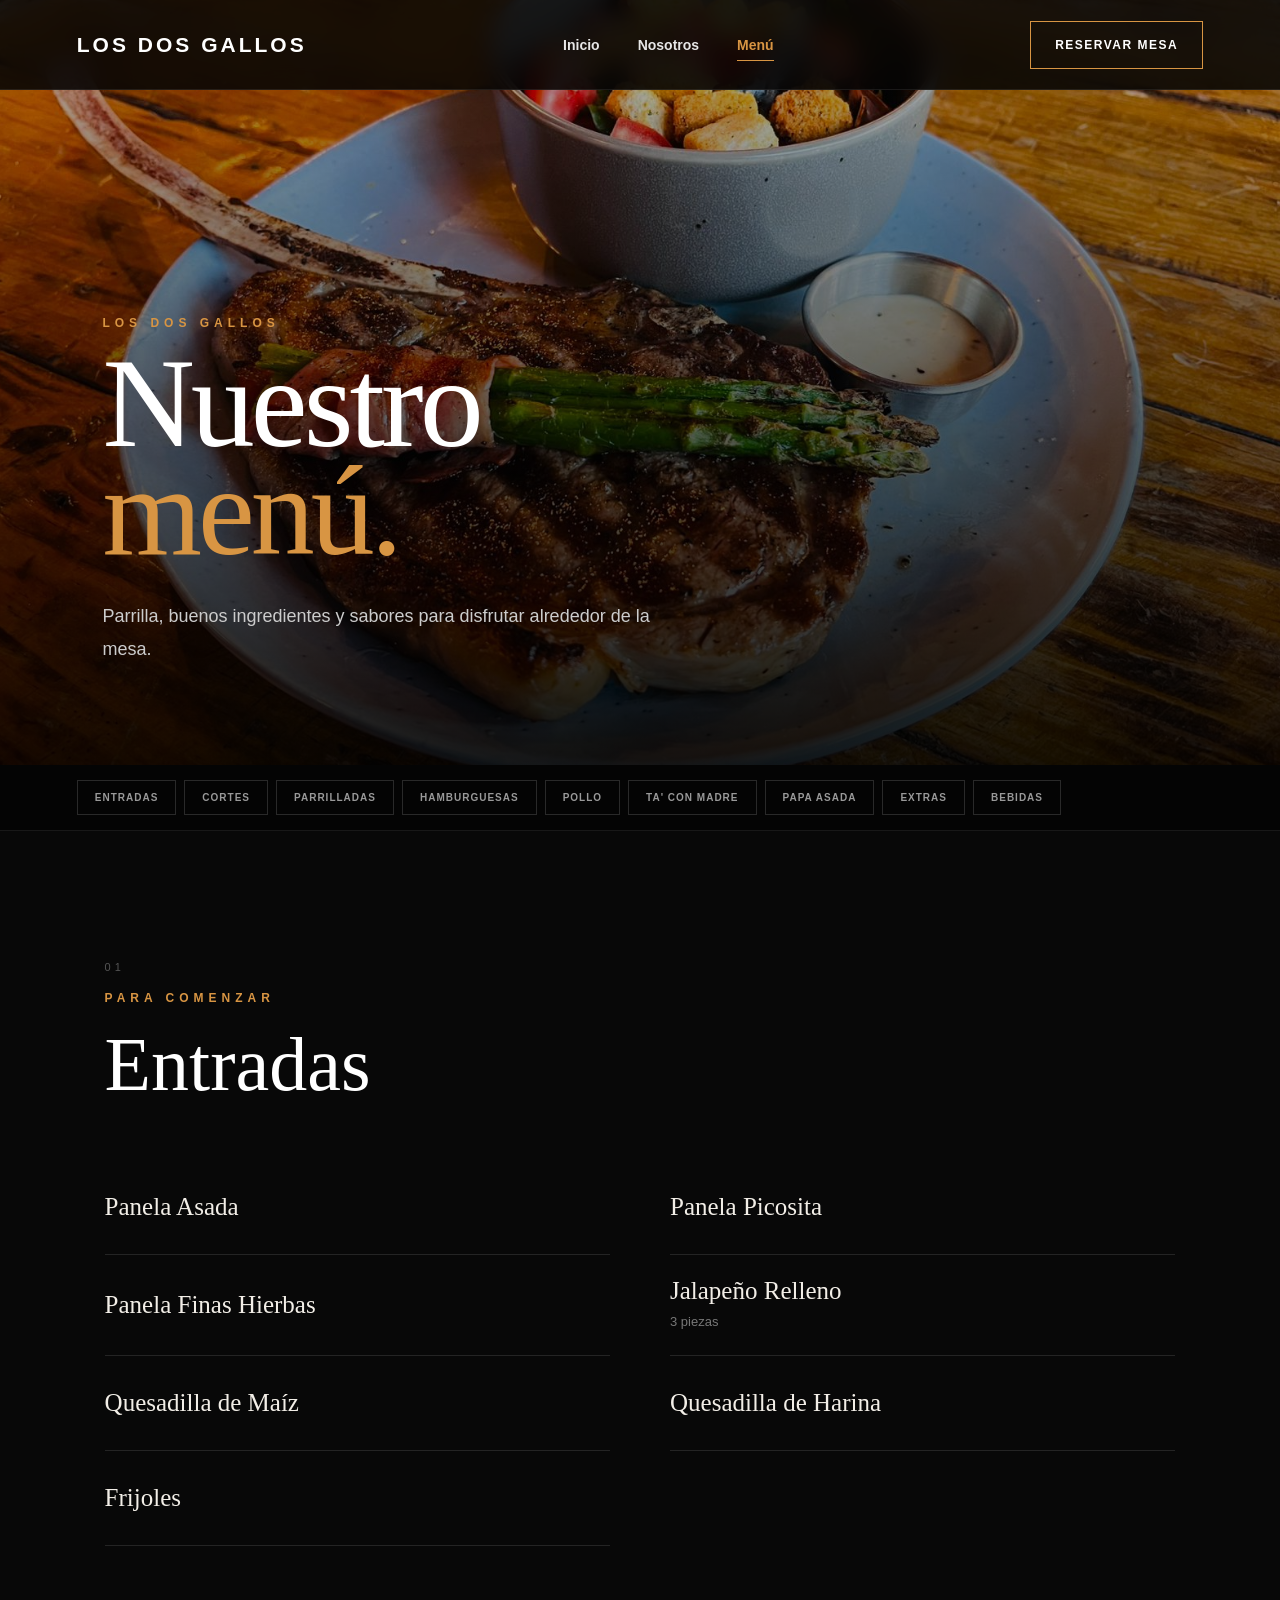
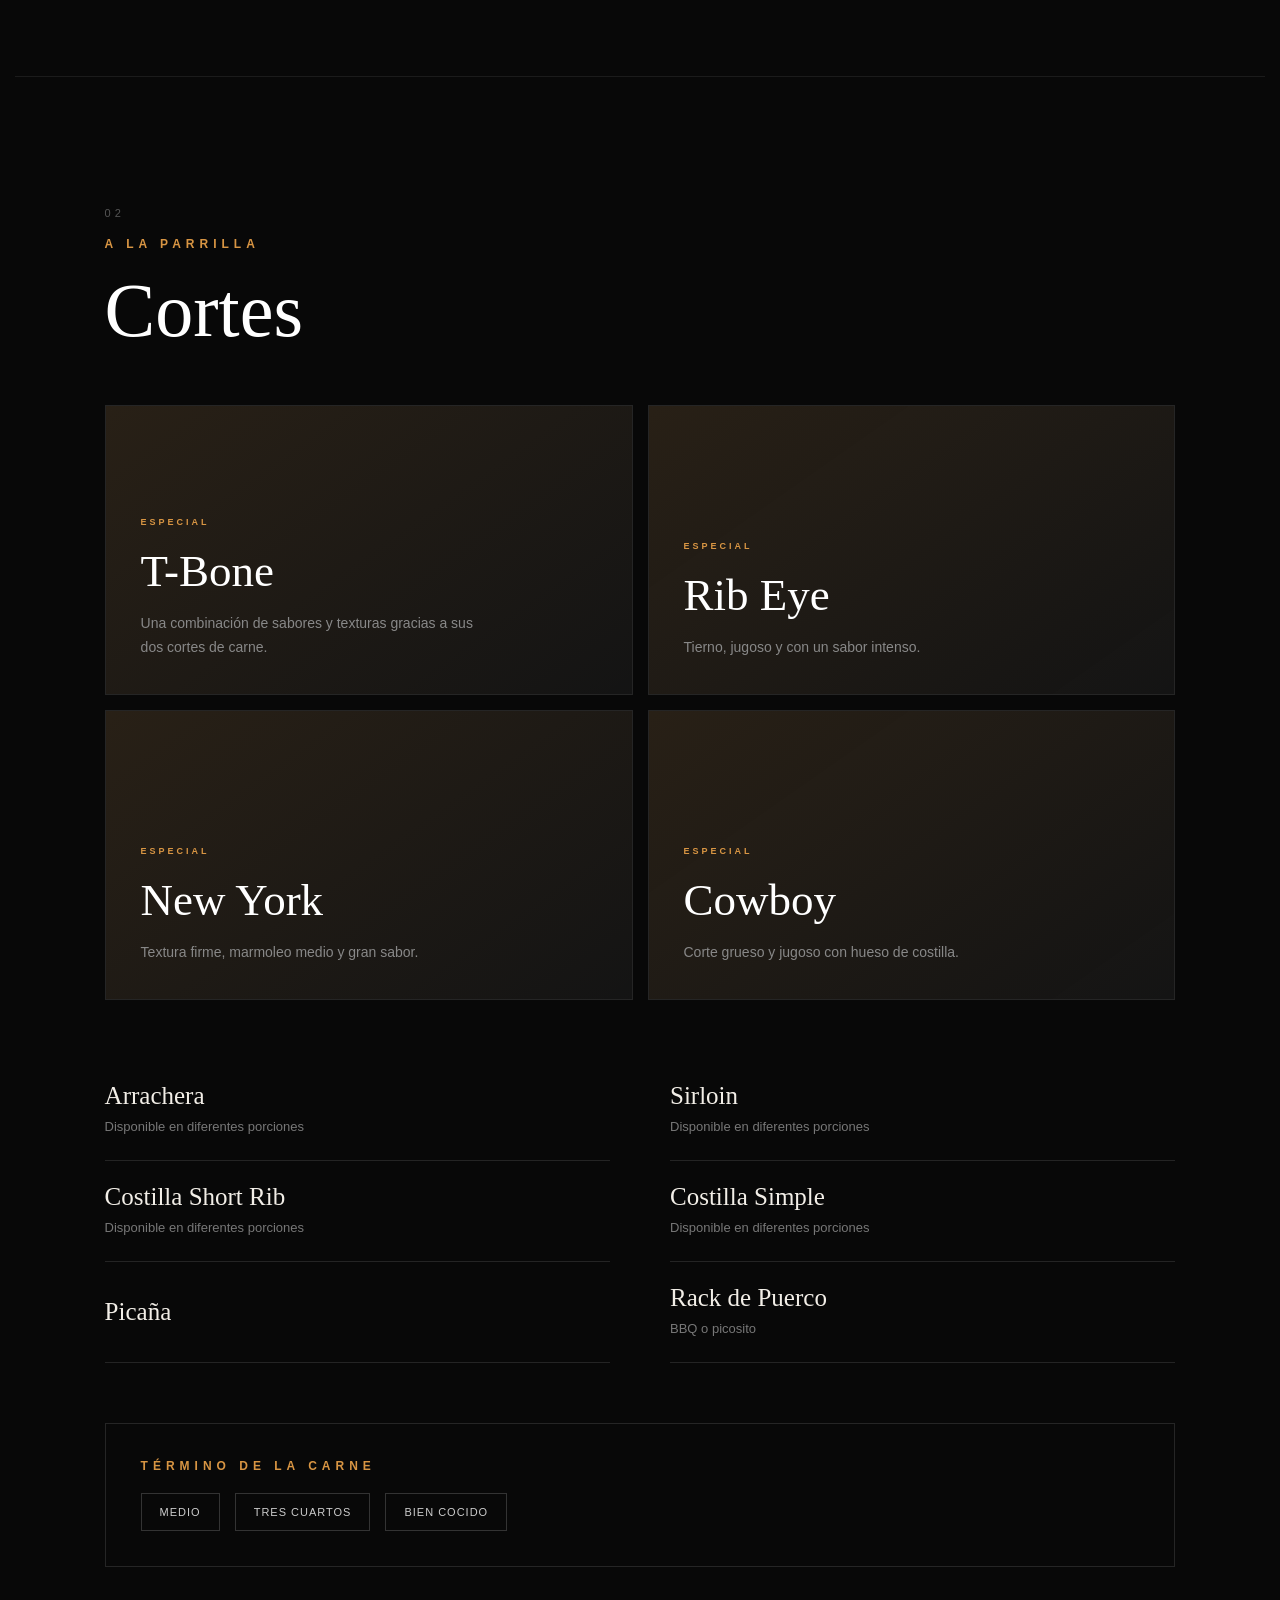
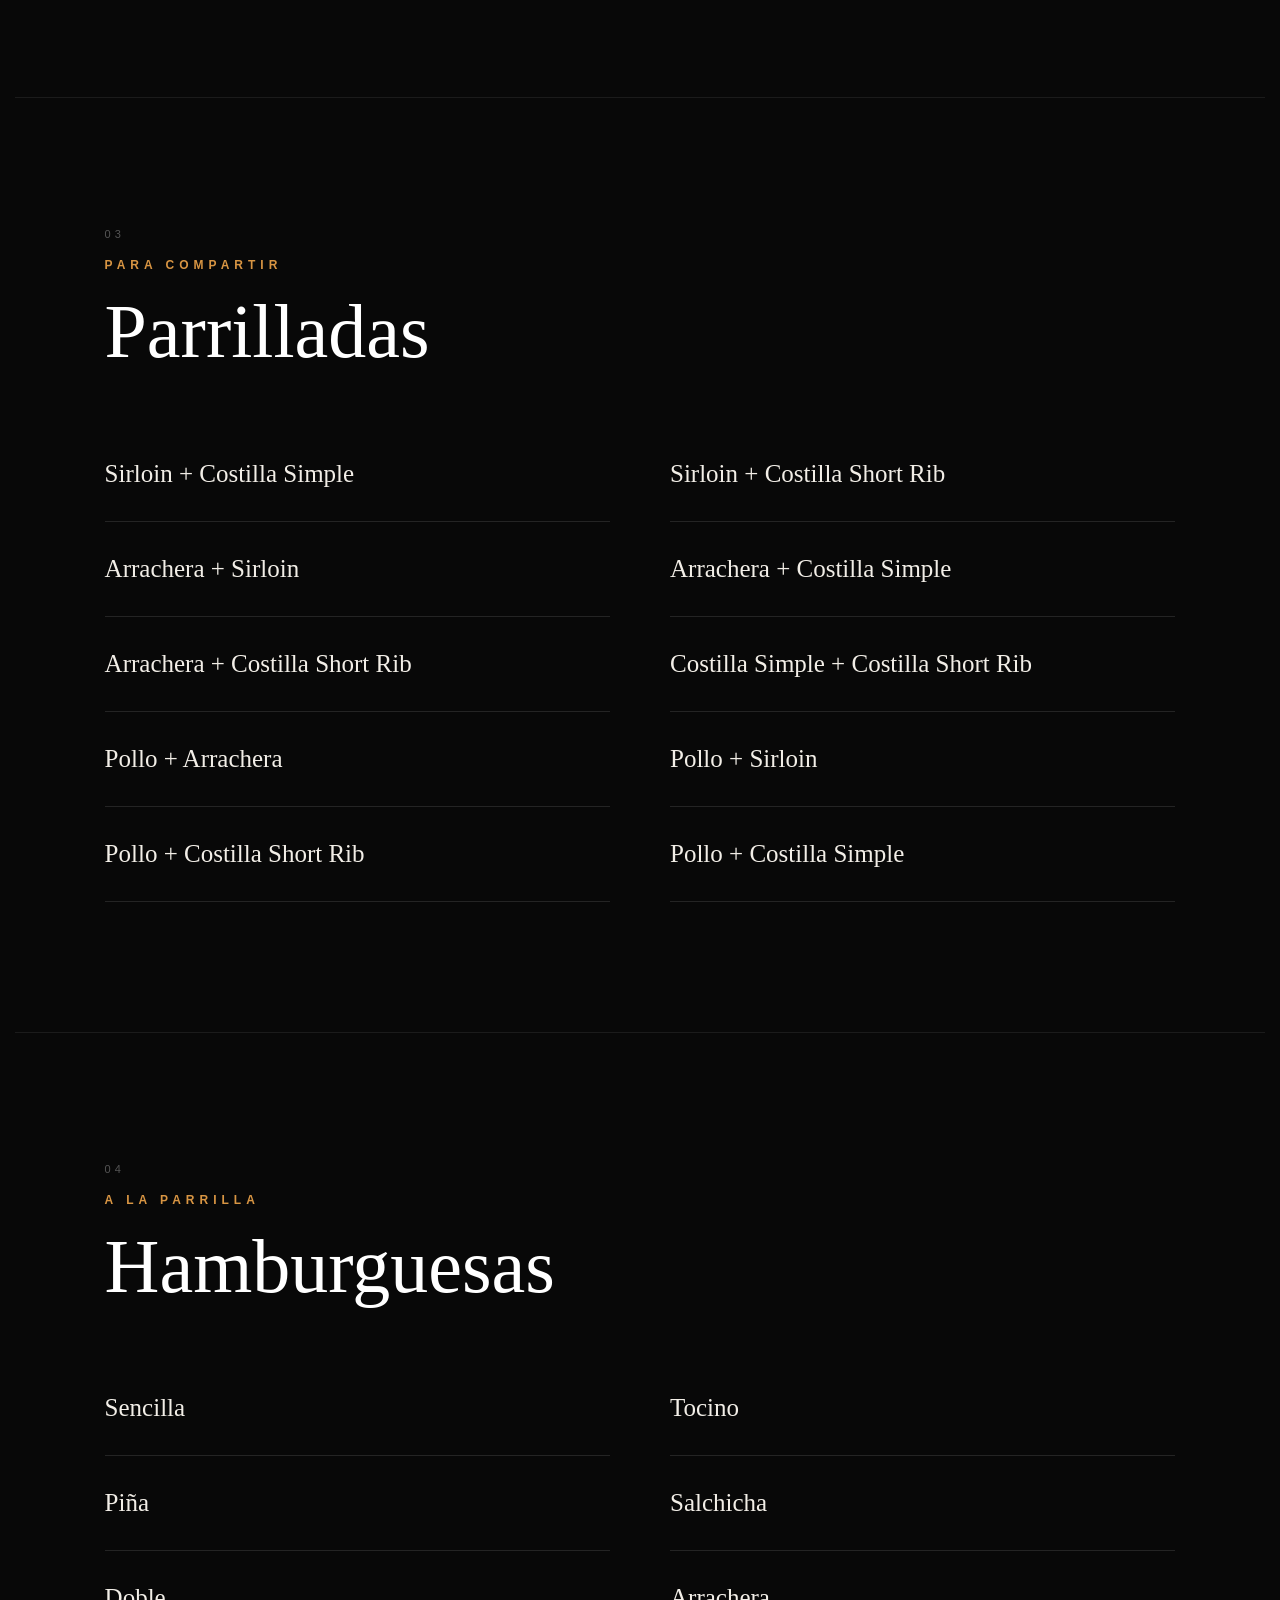
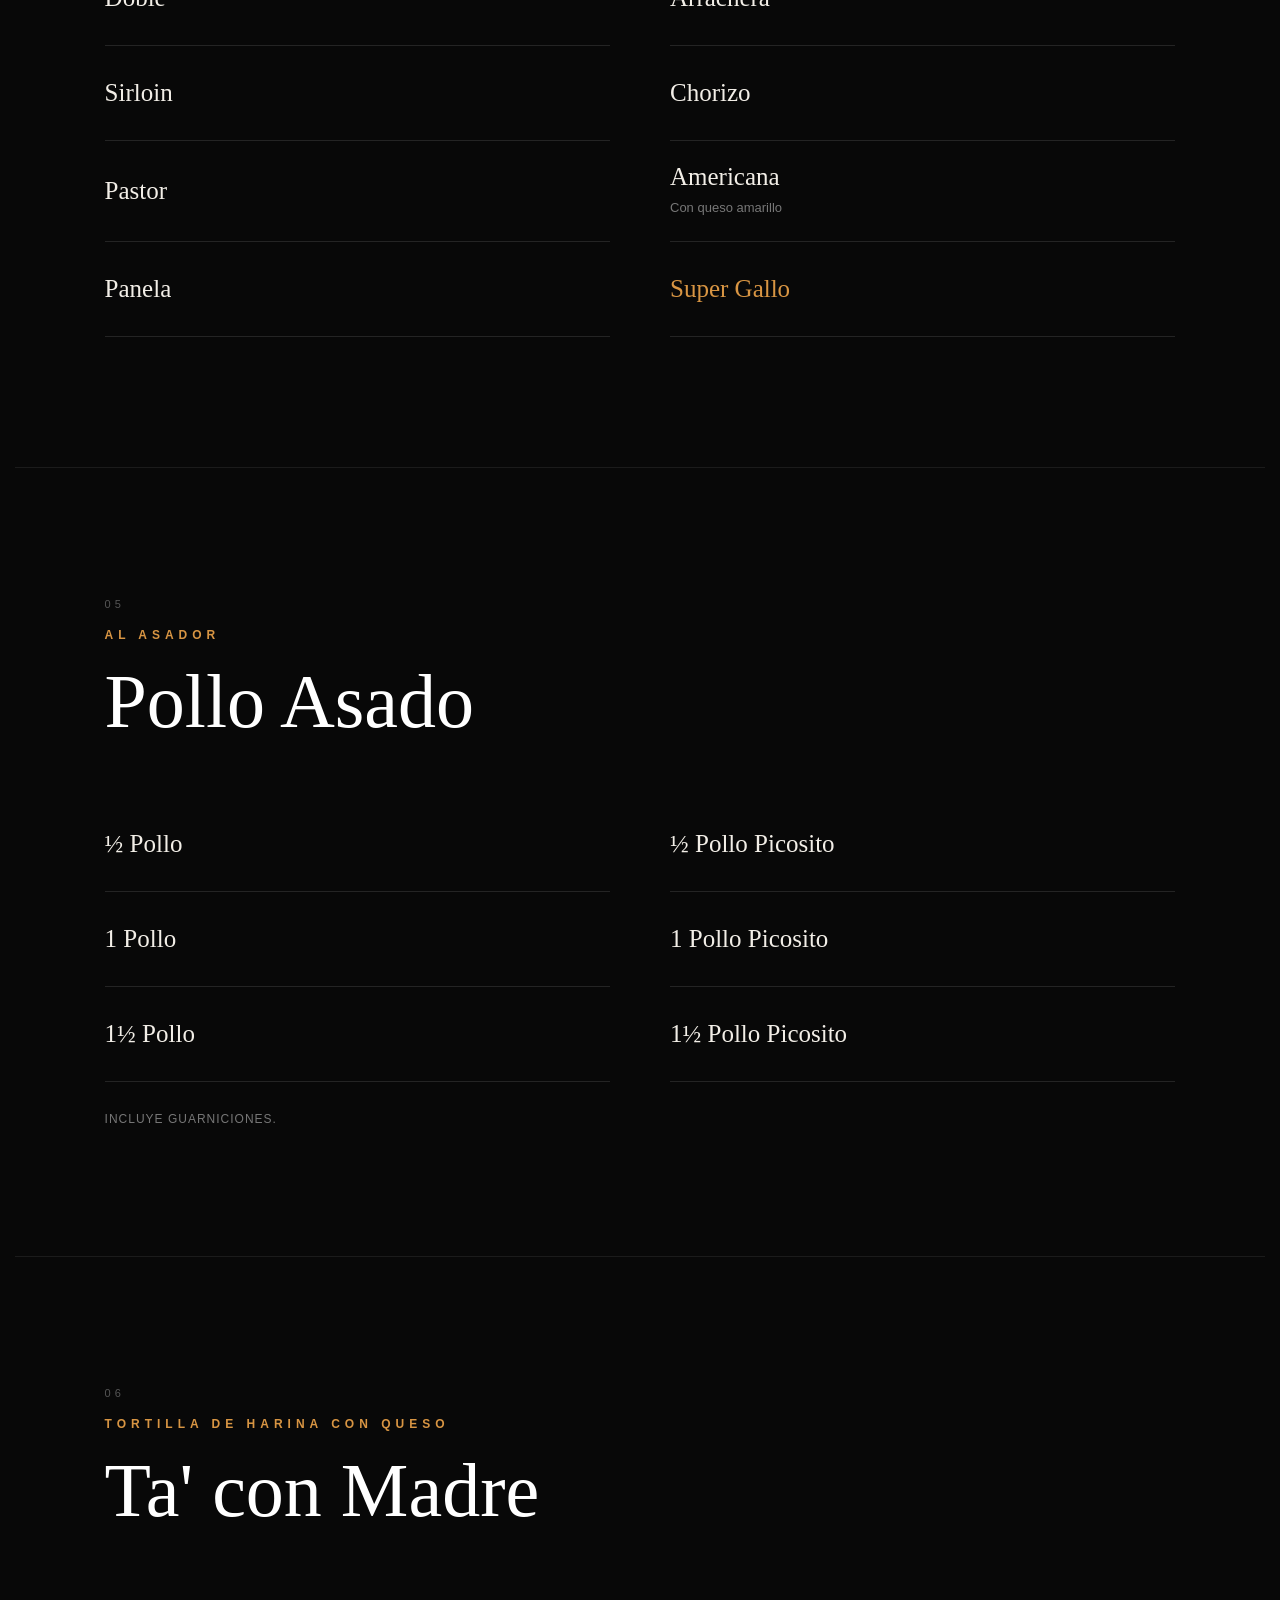
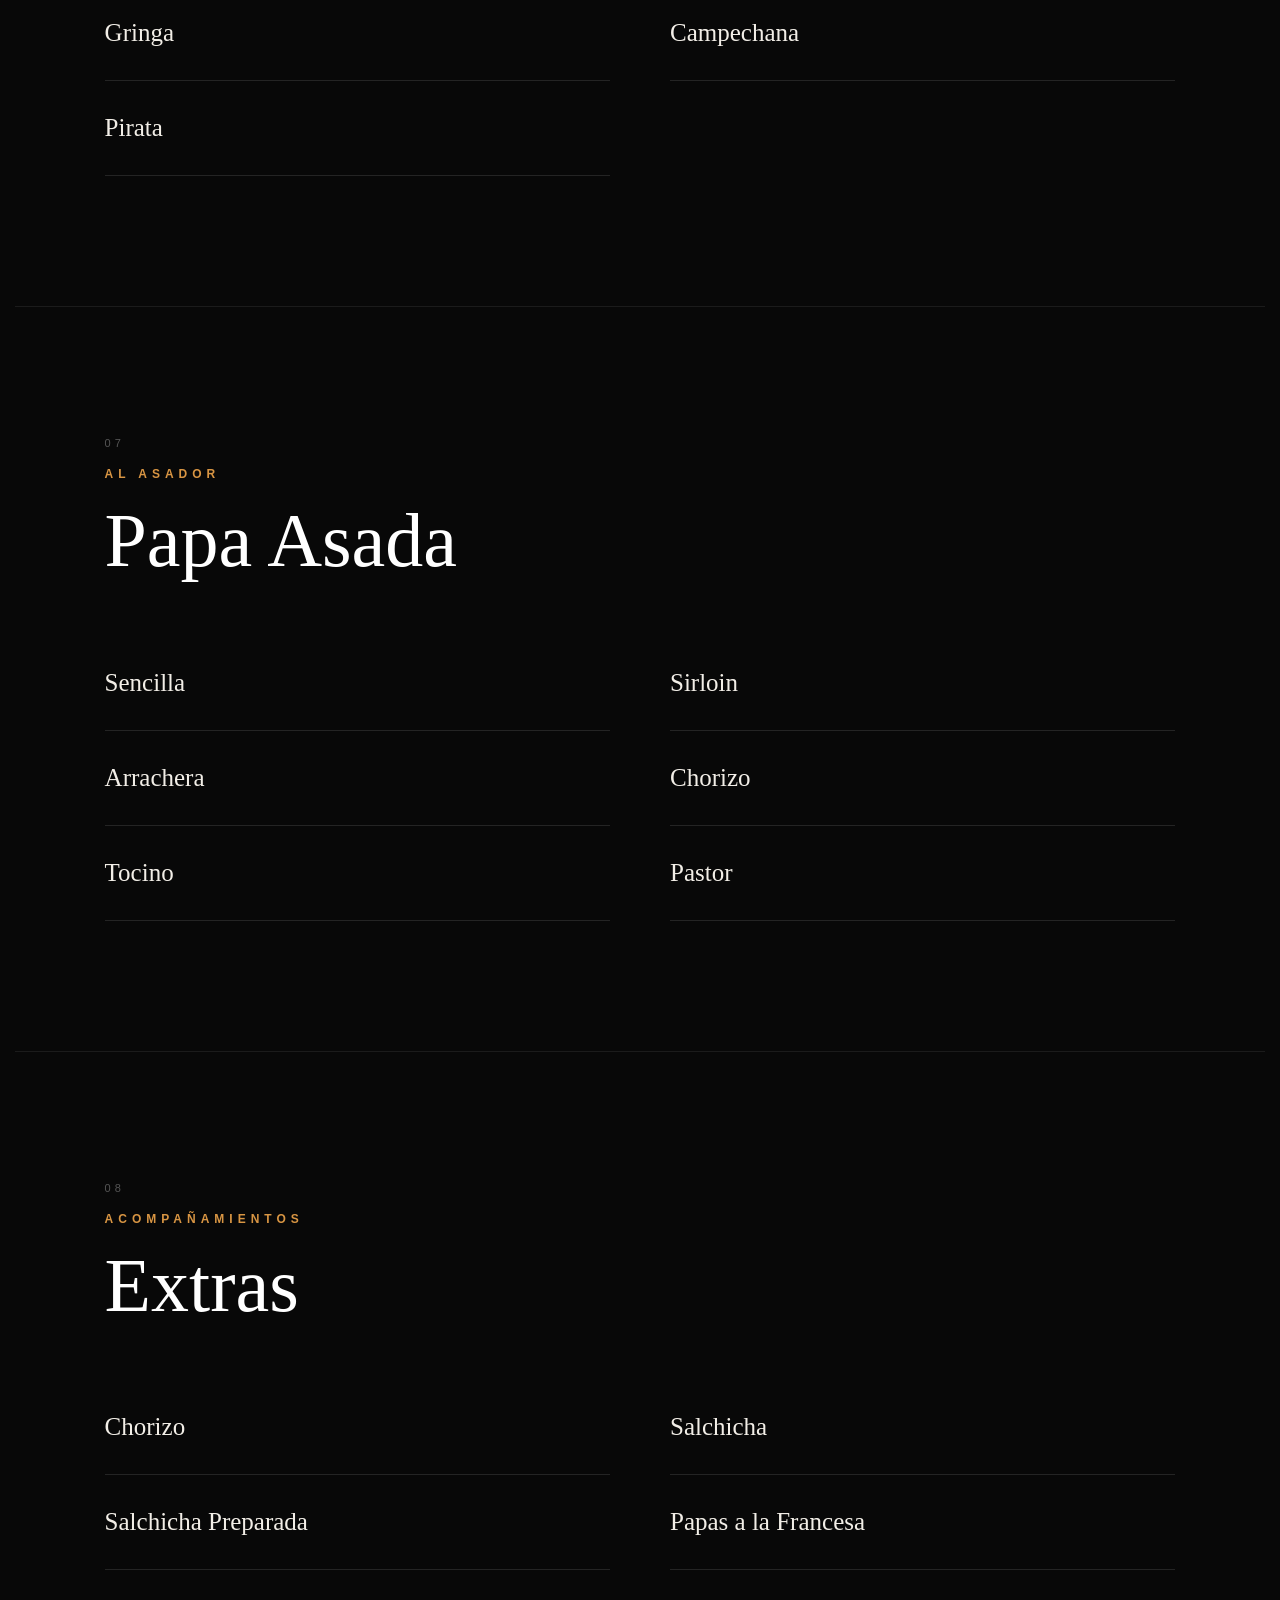
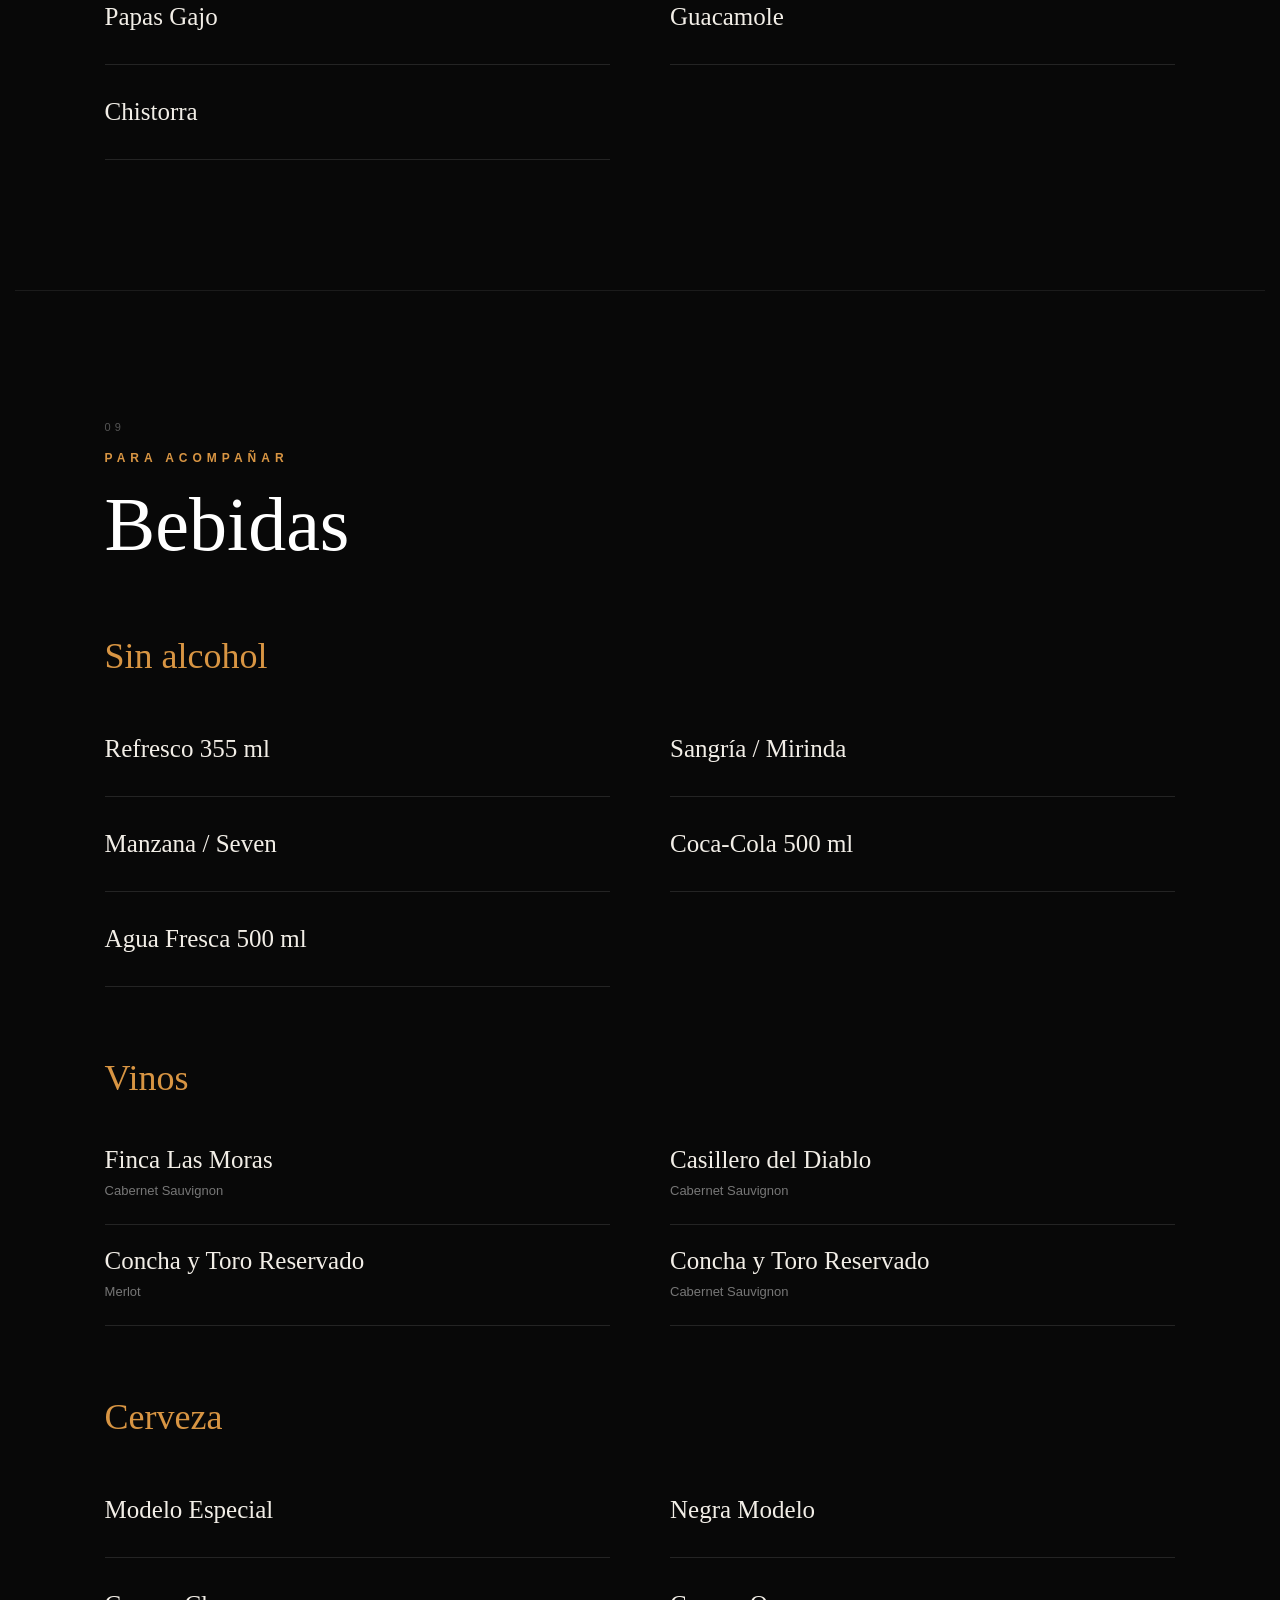
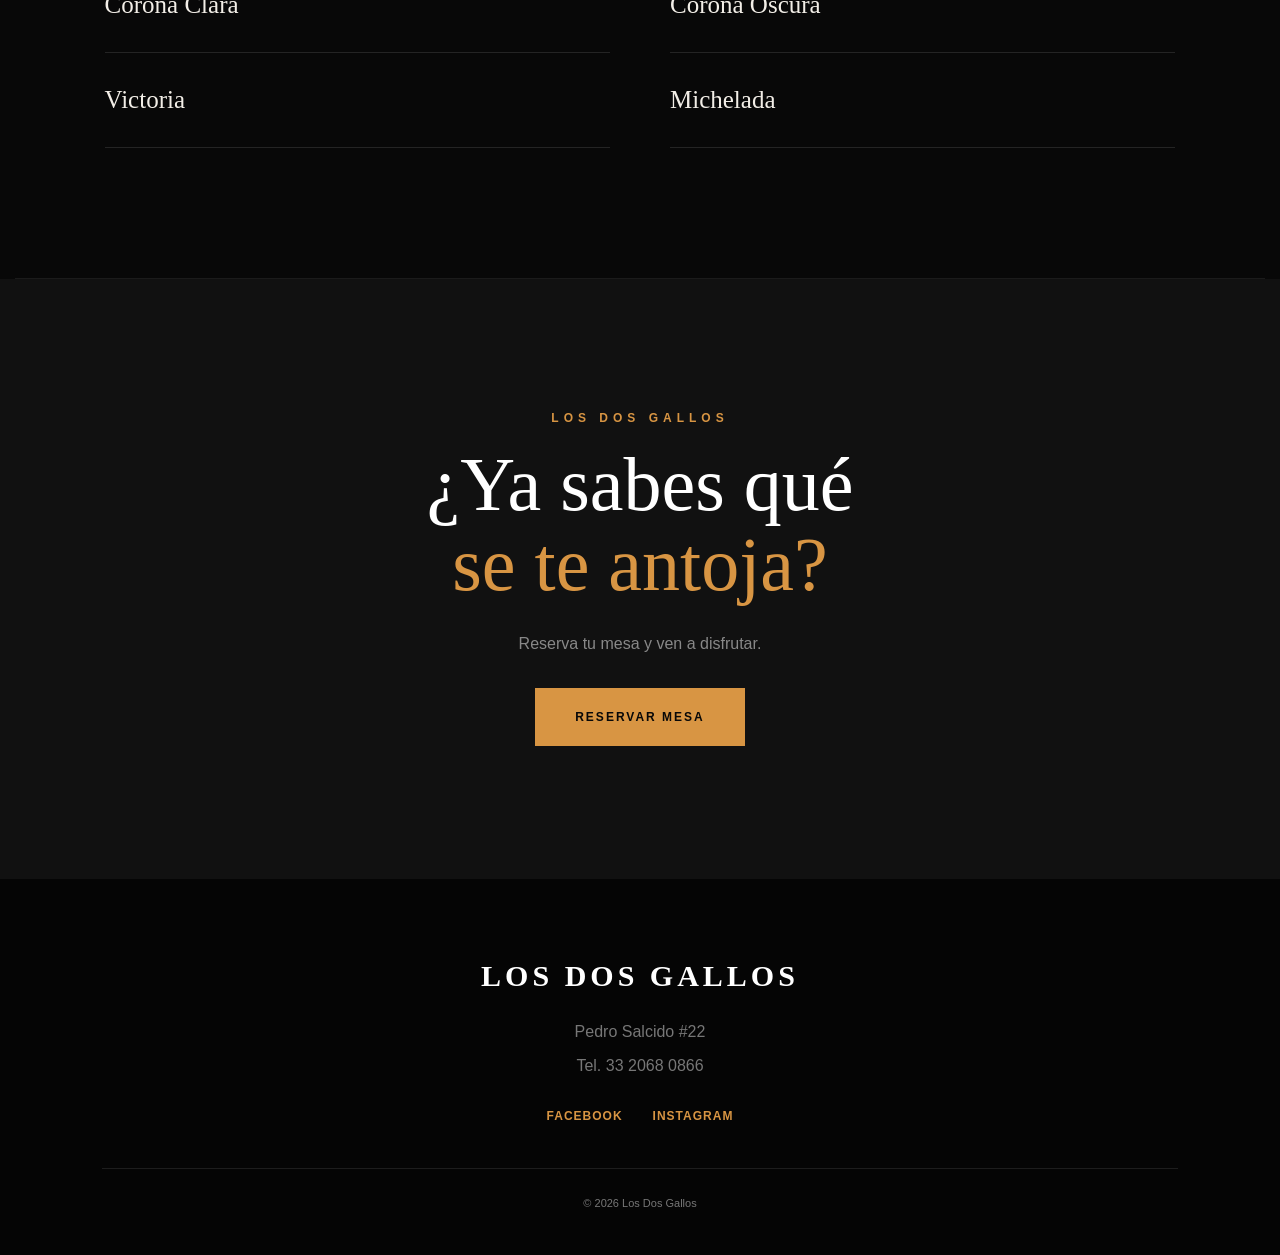
==== commit 632ad70c: "Cambios pagina" ====
--- a/menu.html
+++ b/menu.html
@@ -85,84 +85,544 @@
 
 
     <!-- =========================
-         MENÚ PRÓXIMAMENTE
-    ========================== -->
-
-    <section class="menu-proximamente">
-
-        <div class="menu-proximamente-contenido reveal">
+     MENÚ REAL
+========================== -->
+
+<main class="menu-real">
+
+
+    <!-- NAVEGACIÓN DE CATEGORÍAS -->
+
+    <nav class="menu-categorias">
+
+        <a href="#entradas">Entradas</a>
+        <a href="#cortes">Cortes</a>
+        <a href="#parrilladas">Parrilladas</a>
+        <a href="#hamburguesas">Hamburguesas</a>
+        <a href="#pollo">Pollo</a>
+        <a href="#taconmadre">Ta' con Madre</a>
+        <a href="#papas">Papa Asada</a>
+        <a href="#extras">Extras</a>
+        <a href="#bebidas">Bebidas</a>
+
+    </nav>
+
+
+
+    <!-- =========================
+         ENTRADAS
+    ========================== -->
+
+    <section class="menu-seccion reveal" id="entradas">
+
+        <div class="menu-seccion-titulo">
+            <span>01</span>
+            <p class="section-label">PARA COMENZAR</p>
+            <h2>Entradas</h2>
+        </div>
+
+        <div class="menu-lista">
+
+            <article class="menu-producto">
+                <h3>Panela Asada</h3>
+            </article>
+
+            <article class="menu-producto">
+                <h3>Panela Picosita</h3>
+            </article>
+
+            <article class="menu-producto">
+                <h3>Panela Finas Hierbas</h3>
+            </article>
+
+            <article class="menu-producto">
+                <h3>Jalapeño Relleno</h3>
+                <p>3 piezas</p>
+            </article>
+
+            <article class="menu-producto">
+                <h3>Quesadilla de Maíz</h3>
+            </article>
+
+            <article class="menu-producto">
+                <h3>Quesadilla de Harina</h3>
+            </article>
+
+            <article class="menu-producto">
+                <h3>Frijoles</h3>
+            </article>
+
+        </div>
+
+    </section>
+
+
+
+    <!-- =========================
+         CORTES
+    ========================== -->
+
+    <section class="menu-seccion reveal" id="cortes">
+
+        <div class="menu-seccion-titulo">
+            <span>02</span>
+            <p class="section-label">A LA PARRILLA</p>
+            <h2>Cortes</h2>
+        </div>
+
+
+        <div class="menu-destacados">
+
+            <article class="corte-destacado">
+                <span>Especial</span>
+                <h3>T-Bone</h3>
+                <p>
+                    Una combinación de sabores y texturas
+                    gracias a sus dos cortes de carne.
+                </p>
+            </article>
+
+            <article class="corte-destacado">
+                <span>Especial</span>
+                <h3>Rib Eye</h3>
+                <p>
+                    Tierno, jugoso y con un sabor intenso.
+                </p>
+            </article>
+
+            <article class="corte-destacado">
+                <span>Especial</span>
+                <h3>New York</h3>
+                <p>
+                    Textura firme, marmoleo medio y gran sabor.
+                </p>
+            </article>
+
+            <article class="corte-destacado">
+                <span>Especial</span>
+                <h3>Cowboy</h3>
+                <p>
+                    Corte grueso y jugoso con hueso de costilla.
+                </p>
+            </article>
+
+        </div>
+
+
+        <div class="menu-lista menu-lista-cortes">
+
+            <article class="menu-producto">
+                <h3>Arrachera</h3>
+                <p>Disponible en diferentes porciones</p>
+            </article>
+
+            <article class="menu-producto">
+                <h3>Sirloin</h3>
+                <p>Disponible en diferentes porciones</p>
+            </article>
+
+            <article class="menu-producto">
+                <h3>Costilla Short Rib</h3>
+                <p>Disponible en diferentes porciones</p>
+            </article>
+
+            <article class="menu-producto">
+                <h3>Costilla Simple</h3>
+                <p>Disponible en diferentes porciones</p>
+            </article>
+
+            <article class="menu-producto">
+                <h3>Picaña</h3>
+            </article>
+
+            <article class="menu-producto">
+                <h3>Rack de Puerco</h3>
+                <p>BBQ o picosito</p>
+            </article>
+
+        </div>
+
+
+        <div class="terminos-carne">
 
             <p class="section-label">
-                MUY PRONTO
+                TÉRMINO DE LA CARNE
             </p>
 
-            <h2>
-                Estamos preparando<br>
-                <span>algo especial.</span>
-            </h2>
-
-            <p>
-                Próximamente podrás consultar aquí nuestro menú.
-                Mientras tanto, ven a disfrutar de la experiencia
-                de Los Dos Gallos.
-            </p>
-
-            <a href="index.html#reserva" class="hero-button">
-                Reservar mesa
-            </a>
-
-        </div>
-
-
-        <div class="menu-proximamente-imagen reveal-zoom">
-
-            <img
-                src="img/platillo-1.png"
-                alt="Platillo de Los Dos Gallos"
-            >
-
-        </div>
-
-    </section>
-
-
-
-    <!-- =========================
-         SEGUNDA FOTO
-    ========================== -->
-
-    <section class="menu-destacado">
-
-        <div class="menu-destacado-imagen reveal-left">
-
-            <img
-                src="img/platillo-2.png"
-                alt="Platillo de Los Dos Gallos"
-                loading="lazy"
-            >
-
-        </div>
-
-
-        <div class="menu-destacado-texto reveal">
-
-            <p class="section-label">
-                A LA PARRILLA
-            </p>
-
-            <h2>
-                El sabor habla<br>
-                <span>por sí solo.</span>
-            </h2>
-
-            <p>
-                Buena comida, un ambiente tranquilo y una mesa
-                lista para compartir.
-            </p>
-
-        </div>
-
-    </section>
+            <div>
+                <span>Medio</span>
+                <span>Tres cuartos</span>
+                <span>Bien cocido</span>
+            </div>
+
+        </div>
+
+    </section>
+
+
+
+    <!-- =========================
+         PARRILLADAS
+    ========================== -->
+
+    <section class="menu-seccion reveal" id="parrilladas">
+
+        <div class="menu-seccion-titulo">
+            <span>03</span>
+            <p class="section-label">PARA COMPARTIR</p>
+            <h2>Parrilladas</h2>
+        </div>
+
+
+        <div class="menu-lista">
+
+            <article class="menu-producto">
+                <h3>Sirloin + Costilla Simple</h3>
+            </article>
+
+            <article class="menu-producto">
+                <h3>Sirloin + Costilla Short Rib</h3>
+            </article>
+
+            <article class="menu-producto">
+                <h3>Arrachera + Sirloin</h3>
+            </article>
+
+            <article class="menu-producto">
+                <h3>Arrachera + Costilla Simple</h3>
+            </article>
+
+            <article class="menu-producto">
+                <h3>Arrachera + Costilla Short Rib</h3>
+            </article>
+
+            <article class="menu-producto">
+                <h3>Costilla Simple + Costilla Short Rib</h3>
+            </article>
+
+            <article class="menu-producto">
+                <h3>Pollo + Arrachera</h3>
+            </article>
+
+            <article class="menu-producto">
+                <h3>Pollo + Sirloin</h3>
+            </article>
+
+            <article class="menu-producto">
+                <h3>Pollo + Costilla Short Rib</h3>
+            </article>
+
+            <article class="menu-producto">
+                <h3>Pollo + Costilla Simple</h3>
+            </article>
+
+        </div>
+
+    </section>
+
+
+
+    <!-- =========================
+         HAMBURGUESAS
+    ========================== -->
+
+    <section class="menu-seccion reveal" id="hamburguesas">
+
+        <div class="menu-seccion-titulo">
+            <span>04</span>
+            <p class="section-label">A LA PARRILLA</p>
+            <h2>Hamburguesas</h2>
+        </div>
+
+
+        <div class="menu-lista">
+
+            <article class="menu-producto"><h3>Sencilla</h3></article>
+            <article class="menu-producto"><h3>Tocino</h3></article>
+            <article class="menu-producto"><h3>Piña</h3></article>
+            <article class="menu-producto"><h3>Salchicha</h3></article>
+            <article class="menu-producto"><h3>Doble</h3></article>
+            <article class="menu-producto"><h3>Arrachera</h3></article>
+            <article class="menu-producto"><h3>Sirloin</h3></article>
+            <article class="menu-producto"><h3>Chorizo</h3></article>
+            <article class="menu-producto"><h3>Pastor</h3></article>
+
+            <article class="menu-producto">
+                <h3>Americana</h3>
+                <p>Con queso amarillo</p>
+            </article>
+
+            <article class="menu-producto"><h3>Panela</h3></article>
+
+            <article class="menu-producto menu-producto-destacado">
+                <h3>Super Gallo</h3>
+            </article>
+
+        </div>
+
+    </section>
+
+
+
+    <!-- =========================
+         POLLO
+    ========================== -->
+
+    <section class="menu-seccion reveal" id="pollo">
+
+        <div class="menu-seccion-titulo">
+            <span>05</span>
+            <p class="section-label">AL ASADOR</p>
+            <h2>Pollo Asado</h2>
+        </div>
+
+
+        <div class="menu-lista">
+
+            <article class="menu-producto">
+                <h3>½ Pollo</h3>
+            </article>
+
+            <article class="menu-producto">
+                <h3>½ Pollo Picosito</h3>
+            </article>
+
+            <article class="menu-producto">
+                <h3>1 Pollo</h3>
+            </article>
+
+            <article class="menu-producto">
+                <h3>1 Pollo Picosito</h3>
+            </article>
+
+            <article class="menu-producto">
+                <h3>1½ Pollo</h3>
+            </article>
+
+            <article class="menu-producto">
+                <h3>1½ Pollo Picosito</h3>
+            </article>
+
+        </div>
+
+        <p class="menu-nota">
+            Incluye guarniciones.
+        </p>
+
+    </section>
+
+
+
+    <!-- =========================
+         TA' CON MADRE
+    ========================== -->
+
+    <section class="menu-seccion reveal" id="taconmadre">
+
+        <div class="menu-seccion-titulo">
+            <span>06</span>
+            <p class="section-label">TORTILLA DE HARINA CON QUESO</p>
+            <h2>Ta' con Madre</h2>
+        </div>
+
+        <div class="menu-lista">
+
+            <article class="menu-producto">
+                <h3>Gringa</h3>
+            </article>
+
+            <article class="menu-producto">
+                <h3>Campechana</h3>
+            </article>
+
+            <article class="menu-producto">
+                <h3>Pirata</h3>
+            </article>
+
+        </div>
+
+    </section>
+
+
+
+    <!-- =========================
+         PAPAS
+    ========================== -->
+
+    <section class="menu-seccion reveal" id="papas">
+
+        <div class="menu-seccion-titulo">
+            <span>07</span>
+            <p class="section-label">AL ASADOR</p>
+            <h2>Papa Asada</h2>
+        </div>
+
+        <div class="menu-lista">
+
+            <article class="menu-producto"><h3>Sencilla</h3></article>
+            <article class="menu-producto"><h3>Sirloin</h3></article>
+            <article class="menu-producto"><h3>Arrachera</h3></article>
+            <article class="menu-producto"><h3>Chorizo</h3></article>
+            <article class="menu-producto"><h3>Tocino</h3></article>
+            <article class="menu-producto"><h3>Pastor</h3></article>
+
+        </div>
+
+    </section>
+
+
+
+    <!-- =========================
+         EXTRAS
+    ========================== -->
+
+    <section class="menu-seccion reveal" id="extras">
+
+        <div class="menu-seccion-titulo">
+            <span>08</span>
+            <p class="section-label">ACOMPAÑAMIENTOS</p>
+            <h2>Extras</h2>
+        </div>
+
+        <div class="menu-lista">
+
+            <article class="menu-producto"><h3>Chorizo</h3></article>
+            <article class="menu-producto"><h3>Salchicha</h3></article>
+            <article class="menu-producto"><h3>Salchicha Preparada</h3></article>
+            <article class="menu-producto"><h3>Papas a la Francesa</h3></article>
+            <article class="menu-producto"><h3>Papas Gajo</h3></article>
+            <article class="menu-producto"><h3>Guacamole</h3></article>
+            <article class="menu-producto"><h3>Chistorra</h3></article>
+
+        </div>
+
+    </section>
+
+
+
+    <!-- =========================
+         BEBIDAS
+    ========================== -->
+
+    <section class="menu-seccion reveal" id="bebidas">
+
+        <div class="menu-seccion-titulo">
+            <span>09</span>
+            <p class="section-label">PARA ACOMPAÑAR</p>
+            <h2>Bebidas</h2>
+        </div>
+
+
+        <div class="menu-subgrupo">
+
+            <h3>Sin alcohol</h3>
+
+            <div class="menu-lista">
+
+                <article class="menu-producto">
+                    <h3>Refresco 355 ml</h3>
+                </article>
+
+                <article class="menu-producto">
+                    <h3>Sangría / Mirinda</h3>
+                </article>
+
+                <article class="menu-producto">
+                    <h3>Manzana / Seven</h3>
+                </article>
+
+                <article class="menu-producto">
+                    <h3>Coca-Cola 500 ml</h3>
+                </article>
+
+                <article class="menu-producto">
+                    <h3>Agua Fresca 500 ml</h3>
+                </article>
+
+            </div>
+
+        </div>
+
+
+        <div class="menu-subgrupo">
+
+            <h3>Vinos</h3>
+
+            <div class="menu-lista">
+
+                <article class="menu-producto">
+                    <h3>Finca Las Moras</h3>
+                    <p>Cabernet Sauvignon</p>
+                </article>
+
+                <article class="menu-producto">
+                    <h3>Casillero del Diablo</h3>
+                    <p>Cabernet Sauvignon</p>
+                </article>
+
+                <article class="menu-producto">
+                    <h3>Concha y Toro Reservado</h3>
+                    <p>Merlot</p>
+                </article>
+
+                <article class="menu-producto">
+                    <h3>Concha y Toro Reservado</h3>
+                    <p>Cabernet Sauvignon</p>
+                </article>
+
+            </div>
+
+        </div>
+
+
+        <div class="menu-subgrupo">
+
+            <h3>Cerveza</h3>
+
+            <div class="menu-lista">
+
+                <article class="menu-producto"><h3>Modelo Especial</h3></article>
+                <article class="menu-producto"><h3>Negra Modelo</h3></article>
+                <article class="menu-producto"><h3>Corona Clara</h3></article>
+                <article class="menu-producto"><h3>Corona Oscura</h3></article>
+                <article class="menu-producto"><h3>Victoria</h3></article>
+                <article class="menu-producto"><h3>Michelada</h3></article>
+
+            </div>
+
+        </div>
+
+    </section>
+
+
+
+    <!-- =========================
+         RESERVAR DESDE MENÚ
+    ========================== -->
+
+    <section class="menu-reservar reveal">
+
+        <p class="section-label">
+            LOS DOS GALLOS
+        </p>
+
+        <h2>
+            ¿Ya sabes qué<br>
+            <span>se te antoja?</span>
+        </h2>
+
+        <p>
+            Reserva tu mesa y ven a disfrutar.
+        </p>
+
+        <button class="btn-reserva-grande" id="abrirReservaMenu">
+            Reservar mesa
+        </button>
+
+    </section>
+
+
+</main>
 
 
 
--- a/style.css
+++ b/style.css
@@ -1977,6 +1977,347 @@
 }
 
 /* =========================================================
+   MENÚ REAL
+========================================================= */
+
+.menu-real {
+    width: 100%;
+
+    background: #080808;
+}
+
+
+/* CATEGORÍAS */
+
+.menu-categorias {
+    position: sticky;
+
+    top: 70px;
+
+    z-index: 500;
+
+    width: 100%;
+
+    display: flex;
+
+    gap: 8px;
+
+    overflow-x: auto;
+
+    padding: 15px 6%;
+
+    background: rgba(5, 5, 5, 0.96);
+
+    backdrop-filter: blur(12px);
+    -webkit-backdrop-filter: blur(12px);
+
+    border-bottom: 1px solid rgba(255,255,255,0.08);
+
+    scrollbar-width: none;
+}
+
+.menu-categorias::-webkit-scrollbar {
+    display: none;
+}
+
+.menu-categorias a {
+    flex: 0 0 auto;
+
+    padding: 11px 17px;
+
+    border: 1px solid #292929;
+
+    color: #999;
+
+    font-size: 10px;
+    font-weight: 800;
+
+    letter-spacing: 1px;
+
+    text-transform: uppercase;
+
+    transition: 0.3s ease;
+}
+
+.menu-categorias a:hover {
+    color: #080808;
+
+    background: #d89543;
+
+    border-color: #d89543;
+}
+
+
+/* SECCIONES */
+
+.menu-seccion {
+    width: 100%;
+
+    max-width: 1250px;
+
+    margin: 0 auto;
+
+    padding: 130px 7%;
+
+    scroll-margin-top: 140px;
+
+    border-bottom: 1px solid #1b1b1b;
+}
+
+
+.menu-seccion-titulo {
+    margin-bottom: 55px;
+}
+
+
+.menu-seccion-titulo > span {
+    display: block;
+
+    color: #555;
+
+    font-size: 11px;
+
+    letter-spacing: 4px;
+
+    margin-bottom: 18px;
+}
+
+
+.menu-seccion-titulo h2 {
+    margin-bottom: 0;
+}
+
+
+/* LISTA */
+
+.menu-lista {
+    display: grid;
+
+    grid-template-columns: repeat(2, minmax(0, 1fr));
+
+    gap: 0 60px;
+}
+
+
+.menu-producto {
+    min-height: 95px;
+
+    display: flex;
+
+    flex-direction: column;
+
+    justify-content: center;
+
+    padding: 22px 0;
+
+    border-bottom: 1px solid #242424;
+}
+
+
+.menu-producto h3 {
+    color: #f2eee7;
+
+    font-family: Georgia, "Times New Roman", serif;
+
+    font-size: 25px;
+
+    font-weight: 400;
+}
+
+
+.menu-producto p {
+    color: #777;
+
+    font-size: 13px;
+
+    line-height: 1.6;
+
+    margin-top: 7px;
+}
+
+
+.menu-producto-destacado h3 {
+    color: #d89543;
+}
+
+
+/* CORTES ESPECIALES */
+
+.menu-destacados {
+    display: grid;
+
+    grid-template-columns: repeat(2, 1fr);
+
+    gap: 15px;
+
+    margin-bottom: 60px;
+}
+
+
+.corte-destacado {
+    min-height: 290px;
+
+    display: flex;
+
+    flex-direction: column;
+
+    justify-content: flex-end;
+
+    padding: 35px;
+
+    background:
+        linear-gradient(
+            145deg,
+            rgba(216,149,67,0.12),
+            rgba(255,255,255,0.015)
+        ),
+        #101010;
+
+    border: 1px solid #252525;
+}
+
+
+.corte-destacado > span {
+    color: #d89543;
+
+    font-size: 9px;
+
+    font-weight: 800;
+
+    letter-spacing: 3px;
+
+    text-transform: uppercase;
+
+    margin-bottom: 18px;
+}
+
+
+.corte-destacado h3 {
+    color: #fff;
+
+    font-family: Georgia, "Times New Roman", serif;
+
+    font-size: 45px;
+
+    font-weight: 400;
+
+    margin-bottom: 15px;
+}
+
+
+.corte-destacado p {
+    max-width: 350px;
+
+    color: #888;
+
+    font-size: 14px;
+
+    line-height: 1.7;
+}
+
+
+/* TÉRMINOS */
+
+.terminos-carne {
+    margin-top: 60px;
+
+    padding: 35px;
+
+    border: 1px solid #252525;
+}
+
+
+.terminos-carne > div {
+    display: flex;
+
+    gap: 15px;
+
+    flex-wrap: wrap;
+}
+
+
+.terminos-carne > div span {
+    padding: 12px 18px;
+
+    border: 1px solid #333;
+
+    color: #ccc;
+
+    font-size: 11px;
+
+    text-transform: uppercase;
+
+    letter-spacing: 1px;
+}
+
+
+/* SUBGRUPOS */
+
+.menu-subgrupo {
+    margin-top: 70px;
+}
+
+
+.menu-subgrupo > h3 {
+    color: #d89543;
+
+    font-family: Georgia, "Times New Roman", serif;
+
+    font-size: 36px;
+
+    font-weight: 400;
+
+    margin-bottom: 25px;
+}
+
+
+/* NOTA */
+
+.menu-nota {
+    color: #777;
+
+    font-size: 12px;
+
+    margin-top: 30px;
+
+    letter-spacing: 1px;
+
+    text-transform: uppercase;
+}
+
+
+/* RESERVACIÓN */
+
+.menu-reservar {
+    min-height: 600px;
+
+    display: flex;
+
+    flex-direction: column;
+
+    align-items: center;
+    justify-content: center;
+
+    text-align: center;
+
+    padding: 100px 7%;
+
+    background: #111;
+}
+
+
+.menu-reservar h2 span {
+    color: #d89543;
+}
+
+
+.menu-reservar > p:not(.section-label) {
+    color: #888;
+
+    margin-bottom: 35px;
+}
+
+/* =========================================================
    TABLET
 ========================================================= */
 
@@ -2008,6 +2349,144 @@
         scroll-padding-top: 78px;
     }
 
+
+    /* -------------------------
+   MENÚ REAL MÓVIL
+------------------------- */
+
+.menu-categorias {
+    top: calc(60px + env(safe-area-inset-top));
+
+    padding: 12px 14px;
+}
+
+
+.menu-categorias a {
+    padding: 10px 14px;
+
+    font-size: 9px;
+}
+
+
+.menu-seccion {
+    padding: 85px 20px;
+
+    scroll-margin-top: 125px;
+}
+
+
+.menu-seccion-titulo {
+    margin-bottom: 35px;
+}
+
+
+.menu-lista {
+    grid-template-columns: 1fr;
+
+    gap: 0;
+}
+
+
+.menu-producto {
+    min-height: auto;
+
+    padding: 20px 3px;
+}
+
+
+.menu-producto h3 {
+    font-size: 23px;
+}
+
+
+.menu-producto p {
+    font-size: 12px;
+}
+
+
+/* CORTES DESTACADOS */
+
+.menu-destacados {
+    grid-template-columns: 1fr;
+
+    gap: 10px;
+
+    margin-bottom: 45px;
+}
+
+
+.corte-destacado {
+    min-height: 230px;
+
+    padding: 28px;
+}
+
+
+.corte-destacado h3 {
+    font-size: 39px;
+}
+
+
+/* TÉRMINOS */
+
+.terminos-carne {
+    margin-top: 45px;
+
+    padding: 25px 20px;
+}
+
+
+.terminos-carne > div {
+    flex-direction: column;
+
+    gap: 8px;
+}
+
+
+.terminos-carne > div span {
+    width: 100%;
+
+    text-align: center;
+}
+
+
+/* SUBGRUPOS */
+
+.menu-subgrupo {
+    margin-top: 55px;
+}
+
+
+.menu-subgrupo > h3 {
+    font-size: 31px;
+}
+
+
+/* FINAL */
+
+.menu-reservar {
+    min-height: 520px;
+
+    padding: 90px 22px;
+}
+
+    /* -------------------------
+   OCULTAR / MOSTRAR NAV MÓVIL
+------------------------- */
+
+.mobile-nav {
+    transition:
+        transform 0.35s ease,
+        opacity 0.35s ease;
+}
+
+.mobile-nav.nav-oculta {
+    transform: translateY(
+        calc(100% + 25px + env(safe-area-inset-bottom))
+    );
+
+    opacity: 0;
+}
 
 
     /* -------------------------
@@ -2037,6 +2516,22 @@
     padding-right: 10px;
 
     font-size: 8px;
+}
+
+
+/* -------------------------
+   PROFUNDIDAD DE FOTOS
+------------------------- */
+
+.experiencia-foto img,
+.historia-jardin-imagen img,
+.menu-proximamente-imagen img,
+.menu-destacado-imagen img {
+    height: 112%;
+
+    object-fit: cover;
+
+    will-change: transform;
 }
 
     /* -------------------------
